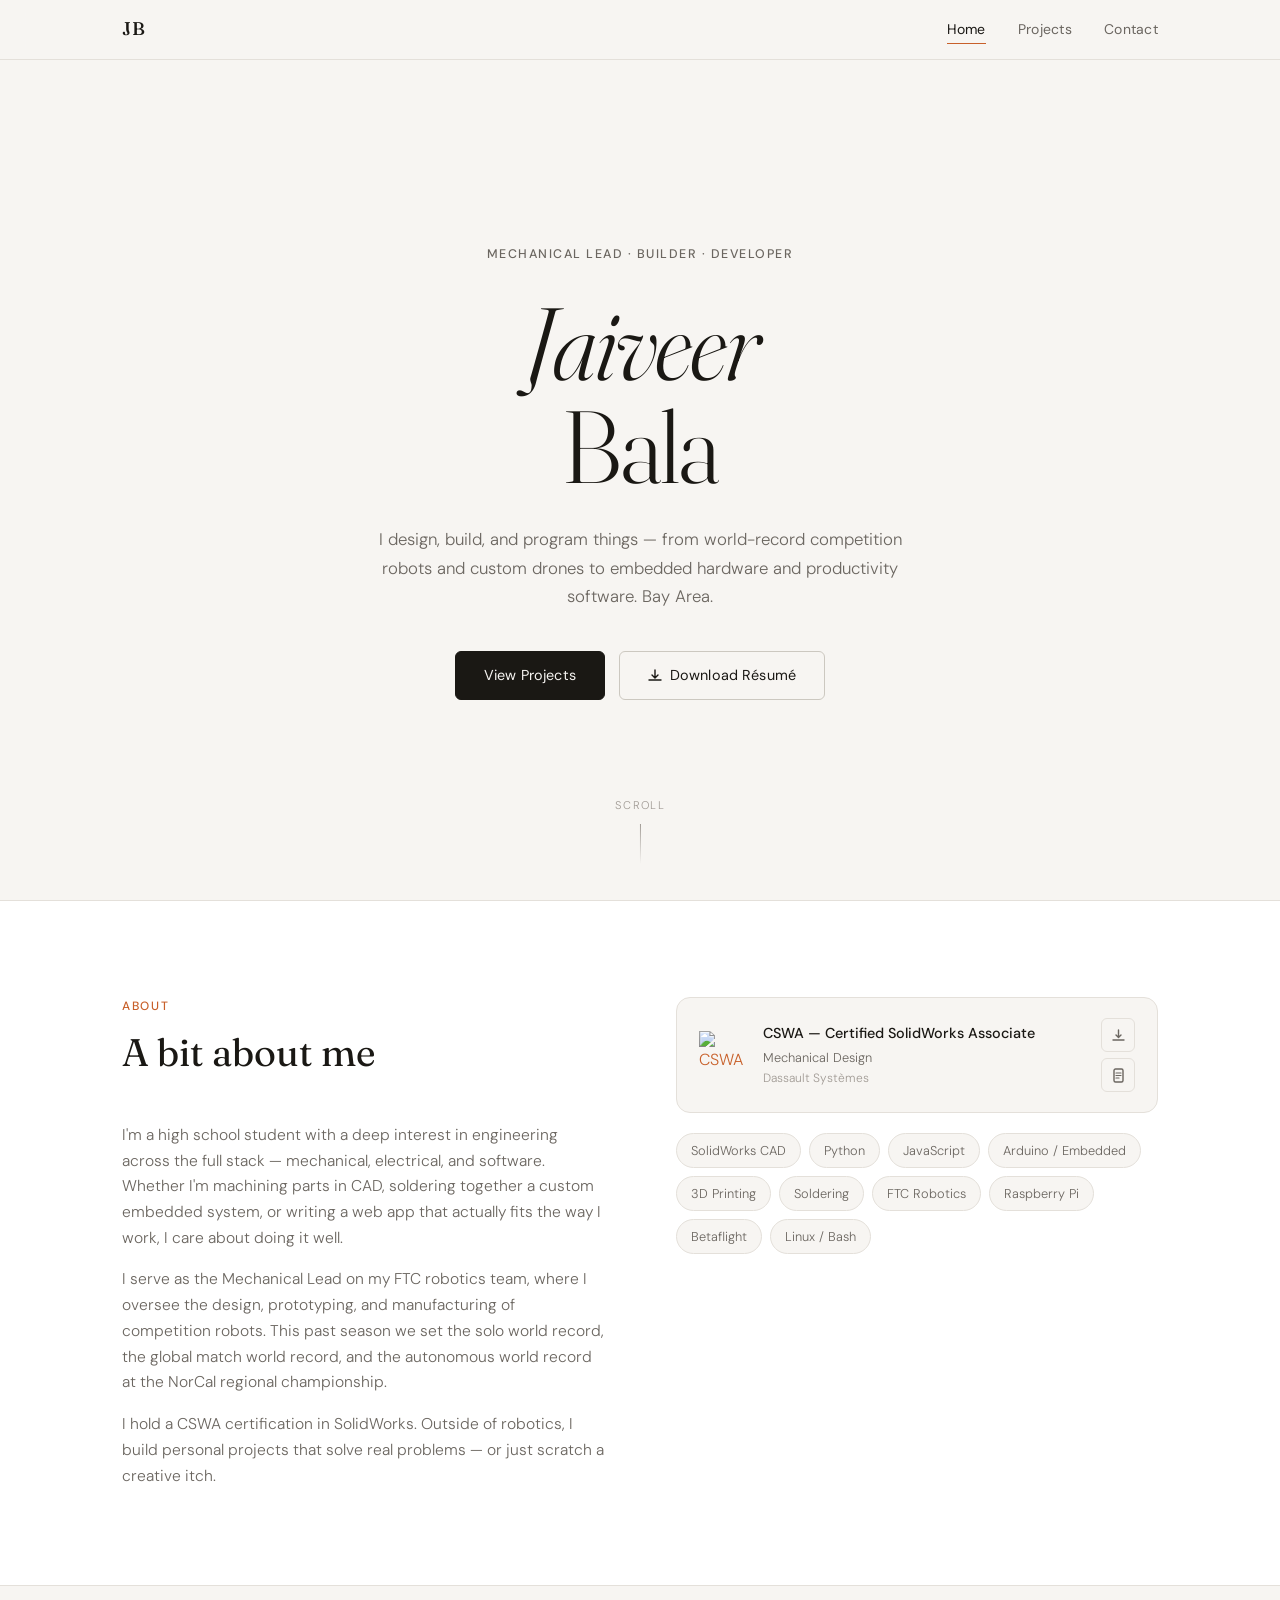
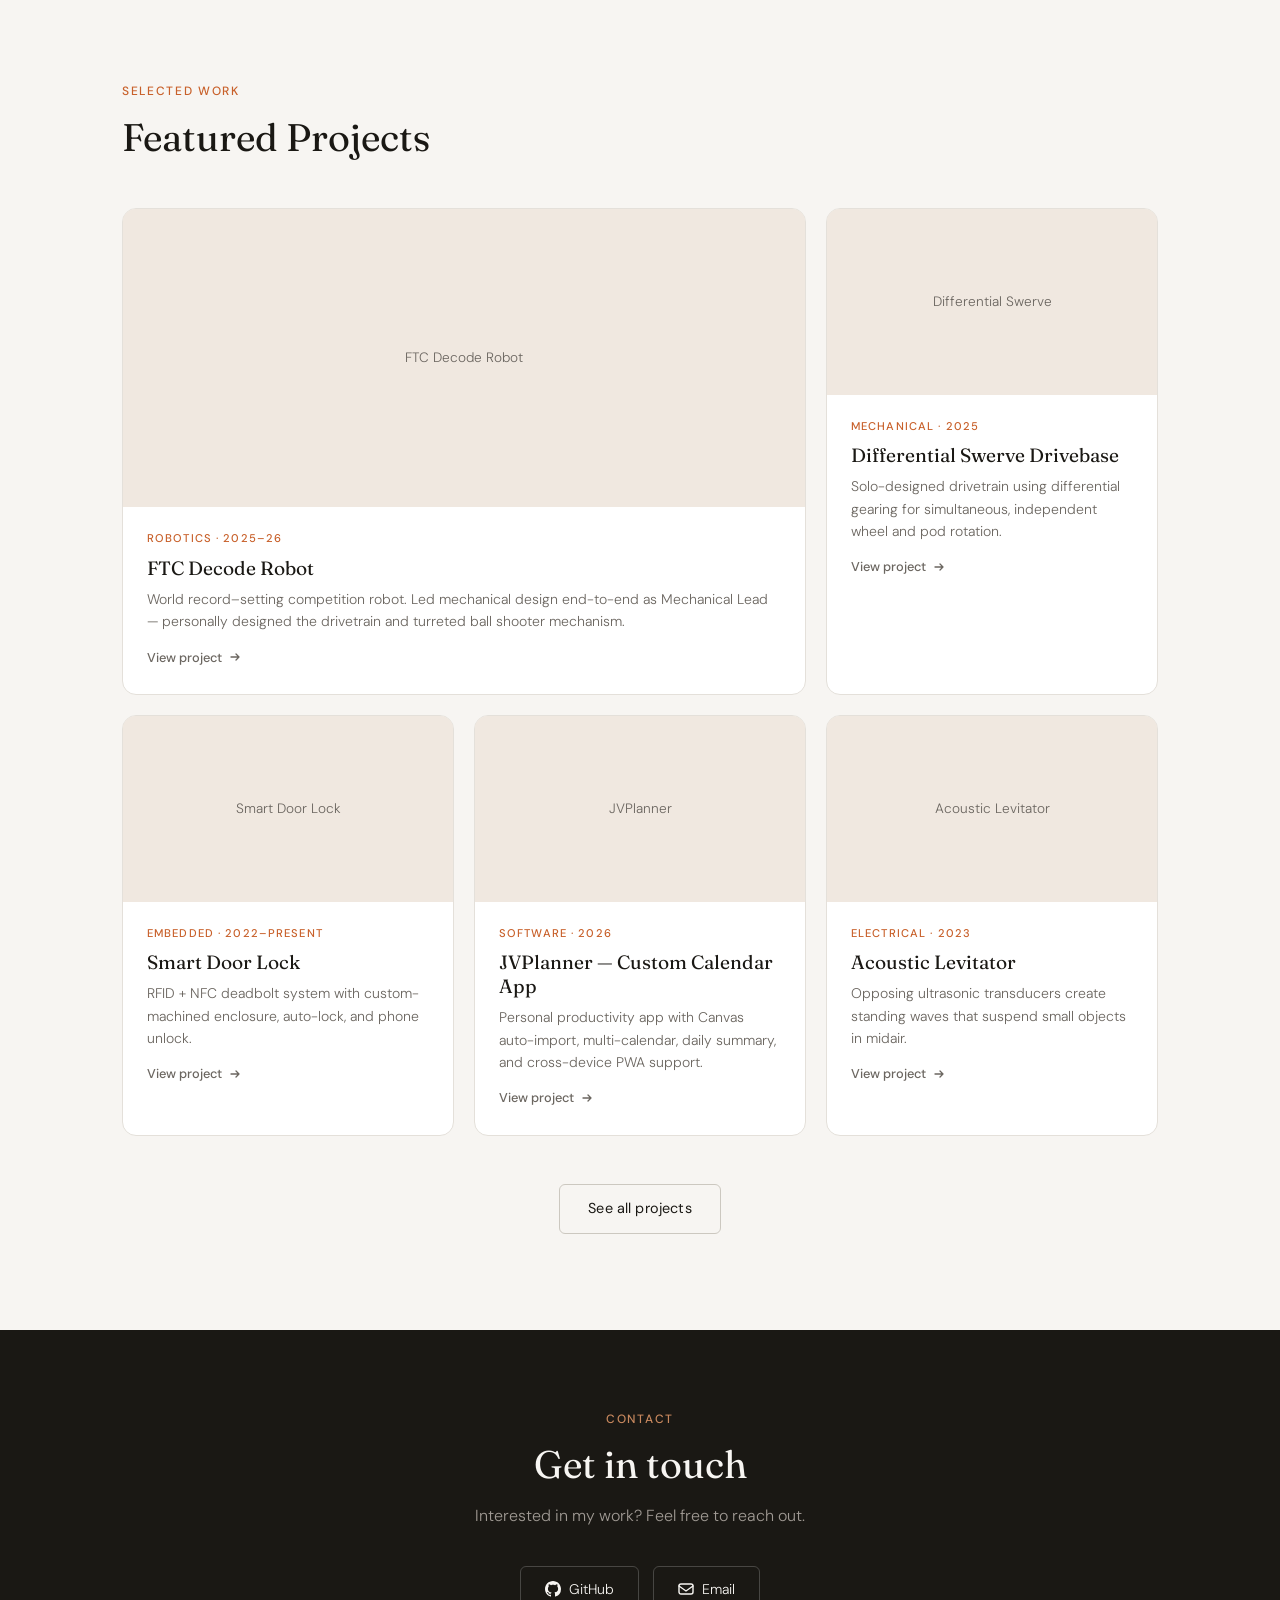
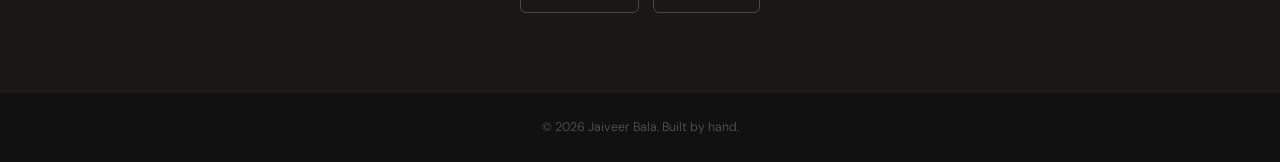
==== index.html @ e170af42 "Initial portfolio" ====
<!DOCTYPE html>
<html lang="en">
<head>
  <meta charset="UTF-8" />
  <meta name="viewport" content="width=device-width, initial-scale=1.0" />
  <title>Jaiveer Bala — Portfolio</title>
  <link rel="preconnect" href="https://fonts.googleapis.com" />
  <link rel="preconnect" href="https://fonts.gstatic.com" crossorigin />
  <link href="https://fonts.googleapis.com/css2?family=Fraunces:ital,opsz,wght@0,9..144,300;0,9..144,400;0,9..144,500;1,9..144,300&family=DM+Sans:wght@300;400;500&display=swap" rel="stylesheet" />
  <link rel="stylesheet" href="css/style.css" />
</head>
<body>

  <!-- NAV -->
  <nav class="nav" id="nav">
    <div class="nav-inner">
      <a href="index.html" class="nav-logo">JB</a>
      <div class="nav-links">
        <a href="index.html" class="nav-link active">Home</a>
        <a href="projects.html" class="nav-link">Projects</a>
        <a href="#contact" class="nav-link">Contact</a>
      </div>
    </div>
  </nav>

  <!-- HERO -->
  <section class="hero">
    <div class="hero-inner">
      <div class="hero-tag">Mechanical Lead · Builder · Developer</div>
      <h1 class="hero-name">
        <span class="hero-first">Jaiveer</span>
        <span class="hero-last">Bala</span>
      </h1>
      <p class="hero-sub">
        I design, build, and program things — from world-record competition robots and custom drones
        to embedded hardware and productivity software. Bay Area.
      </p>
      <div class="hero-actions">
        <a href="projects.html" class="btn btn-primary">View Projects</a>
        <a href="assets/resume.pdf" class="btn btn-ghost" download>
          <svg width="14" height="14" viewBox="0 0 14 14" fill="none"><path d="M7 1v7M4 6l3 3 3-3M1 11h12" stroke="currentColor" stroke-width="1.4" stroke-linecap="round" stroke-linejoin="round"/></svg>
          Download Résumé
        </a>
      </div>
    </div>
    <div class="hero-scroll-hint">
      <span>scroll</span>
      <div class="scroll-line"></div>
    </div>
  </section>

  <!-- ABOUT -->
  <section class="section about" id="about">
    <div class="container">
      <div class="about-grid">
        <div class="about-left">
          <div class="section-label">About</div>
          <h2 class="section-heading">A bit about me</h2>
          <p>
            I'm a high school student with a deep interest in engineering across the full stack —
            mechanical, electrical, and software. Whether I'm machining parts in CAD, soldering together
            a custom embedded system, or writing a web app that actually fits the way I work, I care
            about doing it well.
          </p>
          <p>
            I serve as the Mechanical Lead on my FTC robotics team, where I oversee the design,
            prototyping, and manufacturing of competition robots. This past season we set the solo
            world record, the global match world record, and the autonomous world record at the NorCal
            regional championship.
          </p>
          <p>
            I hold a CSWA certification in SolidWorks. Outside of robotics, I build personal projects
            that solve real problems — or just scratch a creative itch.
          </p>
        </div>
        <div class="about-right">
          <div class="cert-card">
            <div class="cert-icon">
              <img src="assets/cswa-badge.png" alt="CSWA Badge" style="width:48px;height:48px;object-fit:contain;" />
            </div>
            <div class="cert-info">
              <div class="cert-name">CSWA — Certified SolidWorks Associate</div>
              <div class="cert-issuer">Mechanical Design</div>
              <div class="cert-year">Dassault Systèmes</div>
            </div>
            <div style="display:flex;flex-direction:column;gap:6px;margin-left:auto;flex-shrink:0;">
              <a href="assets/cswa-cert.pdf" class="cert-download" download title="Download Certificate PDF">
                <svg width="15" height="15" viewBox="0 0 15 15" fill="none">
                  <path d="M7.5 2v7M5 7l2.5 2.5L10 7M2 12h11" stroke="currentColor" stroke-width="1.4" stroke-linecap="round" stroke-linejoin="round"/>
                </svg>
              </a>
              <a href="assets/resume.pdf" class="cert-download" download title="Download Résumé">
                <svg width="15" height="15" viewBox="0 0 15 15" fill="none">
                  <rect x="3" y="1" width="9" height="13" rx="1.5" stroke="currentColor" stroke-width="1.4"/>
                  <path d="M5 5h5M5 7.5h5M5 10h3" stroke="currentColor" stroke-width="1.2" stroke-linecap="round"/>
                </svg>
              </a>
            </div>
          </div>
          <div class="skills-grid">
            <div class="skill-pill">SolidWorks CAD</div>
            <div class="skill-pill">Python</div>
            <div class="skill-pill">JavaScript</div>
            <div class="skill-pill">Arduino / Embedded</div>
            <div class="skill-pill">3D Printing</div>
            <div class="skill-pill">Soldering</div>
            <div class="skill-pill">FTC Robotics</div>
            <div class="skill-pill">Raspberry Pi</div>
            <div class="skill-pill">Betaflight</div>
            <div class="skill-pill">Linux / Bash</div>
          </div>
        </div>
      </div>
    </div>
  </section>

  <!-- FEATURED PROJECTS -->
  <section class="section featured" id="featured">
    <div class="container">
      <div class="section-label">Selected Work</div>
      <h2 class="section-heading">Featured Projects</h2>

      <div class="featured-grid">

        <a href="projects.html#decode-robot" class="feat-card feat-card--wide">
          <div class="feat-card-img">
            <img src="https://drive.google.com/thumbnail?id=19JJae178axCHyY_Gw1fYwT80FhdZ96IB&sz=w1200" alt="FTC Decode Robot" onerror="this.parentElement.classList.add('img-missing')"/>
            <div class="feat-img-placeholder"><span>FTC Decode Robot</span></div>
          </div>
          <div class="feat-card-body">
            <div class="feat-tag">Robotics · 2025–26</div>
            <div class="feat-title">FTC Decode Robot</div>
            <div class="feat-desc">World record–setting competition robot. Led mechanical design end-to-end as Mechanical Lead — personally designed the drivetrain and turreted ball shooter mechanism.</div>
            <div class="feat-arrow">View project <svg width="14" height="14" viewBox="0 0 14 14" fill="none"><path d="M3 7h8M8 4l3 3-3 3" stroke="currentColor" stroke-width="1.3" stroke-linecap="round" stroke-linejoin="round"/></svg></div>
          </div>
        </a>

        <a href="projects.html#swerve-db" class="feat-card">
          <div class="feat-card-img">
            <img src="https://drive.google.com/thumbnail?id=1WHtm_fNP6pyyyeiWpvD4lPmt6DQnk0Id&sz=w800" alt="Differential Swerve Drivebase" onerror="this.parentElement.classList.add('img-missing')"/>
            <div class="feat-img-placeholder"><span>Differential Swerve</span></div>
          </div>
          <div class="feat-card-body">
            <div class="feat-tag">Mechanical · 2025</div>
            <div class="feat-title">Differential Swerve Drivebase</div>
            <div class="feat-desc">Solo-designed drivetrain using differential gearing for simultaneous, independent wheel and pod rotation.</div>
            <div class="feat-arrow">View project <svg width="14" height="14" viewBox="0 0 14 14" fill="none"><path d="M3 7h8M8 4l3 3-3 3" stroke="currentColor" stroke-width="1.3" stroke-linecap="round" stroke-linejoin="round"/></svg></div>
          </div>
        </a>

        <a href="projects.html#door-lock" class="feat-card">
          <div class="feat-card-img">
            <img src="https://drive.google.com/thumbnail?id=1Dl6GD9PxnoNj1CXvueQ_nMT-93oQ_ACa&sz=w800" alt="Smart Door Lock" onerror="this.parentElement.classList.add('img-missing')"/>
            <div class="feat-img-placeholder"><span>Smart Door Lock</span></div>
          </div>
          <div class="feat-card-body">
            <div class="feat-tag">Embedded · 2022–Present</div>
            <div class="feat-title">Smart Door Lock</div>
            <div class="feat-desc">RFID + NFC deadbolt system with custom-machined enclosure, auto-lock, and phone unlock.</div>
            <div class="feat-arrow">View project <svg width="14" height="14" viewBox="0 0 14 14" fill="none"><path d="M3 7h8M8 4l3 3-3 3" stroke="currentColor" stroke-width="1.3" stroke-linecap="round" stroke-linejoin="round"/></svg></div>
          </div>
        </a>

        <a href="projects.html#jvplanner" class="feat-card">
          <div class="feat-card-img">
            <img src="https://drive.google.com/thumbnail?id=16Fn7U-yWy09H_x3px5wllQrIXVaK59nP&sz=w800" alt="JVPlanner" onerror="this.parentElement.classList.add('img-missing')"/>
            <div class="feat-img-placeholder"><span>JVPlanner</span></div>
          </div>
          <div class="feat-card-body">
            <div class="feat-tag">Software · 2026</div>
            <div class="feat-title">JVPlanner — Custom Calendar App</div>
            <div class="feat-desc">Personal productivity app with Canvas auto-import, multi-calendar, daily summary, and cross-device PWA support.</div>
            <div class="feat-arrow">View project <svg width="14" height="14" viewBox="0 0 14 14" fill="none"><path d="M3 7h8M8 4l3 3-3 3" stroke="currentColor" stroke-width="1.3" stroke-linecap="round" stroke-linejoin="round"/></svg></div>
          </div>
        </a>

        <a href="projects.html#levitator" class="feat-card">
          <div class="feat-card-img">
            <img src="https://drive.google.com/thumbnail?id=1KSUTiZS916jiQrt7oe8TT7xcsMbn9wBD&sz=w800" alt="Acoustic Levitator" onerror="this.parentElement.classList.add('img-missing')"/>
            <div class="feat-img-placeholder"><span>Acoustic Levitator</span></div>
          </div>
          <div class="feat-card-body">
            <div class="feat-tag">Electrical · 2023</div>
            <div class="feat-title">Acoustic Levitator</div>
            <div class="feat-desc">Opposing ultrasonic transducers create standing waves that suspend small objects in midair.</div>
            <div class="feat-arrow">View project <svg width="14" height="14" viewBox="0 0 14 14" fill="none"><path d="M3 7h8M8 4l3 3-3 3" stroke="currentColor" stroke-width="1.3" stroke-linecap="round" stroke-linejoin="round"/></svg></div>
          </div>
        </a>

      </div>

      <div class="featured-cta">
        <a href="projects.html" class="btn btn-ghost">See all projects</a>
      </div>
    </div>
  </section>

  <!-- CONTACT -->
  <section class="contact-section" id="contact">
    <div class="container">
      <div class="section-label">Contact</div>
      <h2 class="section-heading">Get in touch</h2>
      <p>Interested in my work? Feel free to reach out.</p>
      <div class="contact-links">
        <a href="https://github.com/jaiveerbala" class="contact-link" target="_blank" rel="noopener">
          <svg width="16" height="16" viewBox="0 0 16 16" fill="currentColor"><path d="M8 0C3.58 0 0 3.58 0 8c0 3.54 2.29 6.53 5.47 7.59.4.07.55-.17.55-.38 0-.19-.01-.82-.01-1.49-2.01.37-2.53-.49-2.69-.94-.09-.23-.48-.94-.82-1.13-.28-.15-.68-.52-.01-.53.63-.01 1.08.58 1.23.82.72 1.21 1.87.87 2.33.66.07-.52.28-.87.51-1.07-1.78-.2-3.64-.89-3.64-3.95 0-.87.31-1.59.82-2.15-.08-.2-.36-1.02.08-2.12 0 0 .67-.21 2.2.82.64-.18 1.32-.27 2-.27.68 0 1.36.09 2 .27 1.53-1.04 2.2-.82 2.2-.82.44 1.1.16 1.92.08 2.12.51.56.82 1.27.82 2.15 0 3.07-1.87 3.75-3.65 3.95.29.25.54.73.54 1.48 0 1.07-.01 1.93-.01 2.2 0 .21.15.46.55.38A8.013 8.013 0 0016 8c0-4.42-3.58-8-8-8z"/></svg>
          GitHub
        </a>
        <a href="mailto:jaiveerbala@gmail.com" class="contact-link">
          <svg width="16" height="16" viewBox="0 0 16 16" fill="none"><rect x="1" y="3" width="14" height="10" rx="2" stroke="currentColor" stroke-width="1.4"/><path d="M1 5l7 5 7-5" stroke="currentColor" stroke-width="1.4" stroke-linecap="round"/></svg>
          Email
        </a>
      </div>
    </div>
  </section>

  <footer>
    <p>© 2026 Jaiveer Bala. Built by hand.</p>
  </footer>

  <script>
    const nav = document.getElementById('nav');
    window.addEventListener('scroll', () => {
      nav.classList.toggle('scrolled', window.scrollY > 20);
    });
  </script>
</body>
</html>
---- css/style.css ----
/* ── Reset & Base ──────────────────────────────────────────────────── */
*, *::before, *::after { box-sizing: border-box; margin: 0; padding: 0; }

:root {
  --bg:        #f7f5f2;
  --bg-card:   #ffffff;
  --ink:       #1a1814;
  --ink-muted: #6b6660;
  --ink-light: #a09a94;
  --accent:    #c8602a;
  --accent-lt: #f0e8e0;
  --border:    #e4e0da;
  --border-dk: #ccc8c0;

  --font-display: 'Fraunces', Georgia, serif;
  --font-body:    'DM Sans', system-ui, sans-serif;

  --radius:   8px;
  --radius-lg: 14px;
  --shadow:   0 2px 12px rgba(0,0,0,.07);
  --shadow-lg: 0 8px 32px rgba(0,0,0,.10);

  --nav-h: 60px;
}

html { scroll-behavior: smooth; font-size: 16px; }

body {
  background: var(--bg);
  color: var(--ink);
  font-family: var(--font-body);
  font-weight: 300;
  line-height: 1.65;
  -webkit-font-smoothing: antialiased;
}

img { display: block; max-width: 100%; height: auto; }
a { color: inherit; text-decoration: none; }

/* ── Nav ───────────────────────────────────────────────────────────── */
.nav {
  position: fixed; top: 0; left: 0; right: 0; z-index: 100;
  height: var(--nav-h);
  background: rgba(247,245,242,.92);
  backdrop-filter: blur(12px);
  border-bottom: 1px solid var(--border);
  transition: box-shadow .2s;
}
.nav.scrolled { box-shadow: var(--shadow); }
.nav-inner {
  max-width: 1100px; margin: 0 auto;
  height: 100%;
  display: flex; align-items: center; justify-content: space-between;
  padding: 0 32px;
}
.nav-logo {
  font-family: var(--font-display);
  font-size: 1.15rem;
  font-weight: 500;
  letter-spacing: .04em;
  color: var(--ink);
}
.nav-links { display: flex; gap: 32px; }
.nav-link {
  font-size: .875rem;
  font-weight: 400;
  color: var(--ink-muted);
  letter-spacing: .02em;
  transition: color .18s;
  position: relative;
}
.nav-link::after {
  content: '';
  position: absolute; bottom: -3px; left: 0; right: 0;
  height: 1px; background: var(--accent);
  transform: scaleX(0); transform-origin: left;
  transition: transform .22s ease;
}
.nav-link:hover, .nav-link.active { color: var(--ink); }
.nav-link:hover::after, .nav-link.active::after { transform: scaleX(1); }

/* ── Shared layout ─────────────────────────────────────────────────── */
.container { max-width: 1100px; margin: 0 auto; padding: 0 32px; }
.section { padding: 96px 0; }
.section-label {
  font-size: .75rem; font-weight: 500; letter-spacing: .14em;
  text-transform: uppercase; color: var(--accent);
  margin-bottom: 12px;
}
.section-heading {
  font-family: var(--font-display);
  font-size: clamp(1.8rem, 3vw, 2.5rem);
  font-weight: 400;
  line-height: 1.2;
  margin-bottom: 48px;
}

/* ── Hero ──────────────────────────────────────────────────────────── */
.hero {
  min-height: 100vh;
  display: flex; align-items: center; justify-content: center;
  padding: calc(var(--nav-h) + 60px) 32px 80px;
  position: relative;
}
.hero-inner {
  max-width: 780px;
  text-align: center;
}
.hero-tag {
  display: inline-block;
  font-size: .78rem; font-weight: 500; letter-spacing: .12em;
  text-transform: uppercase; color: var(--ink-muted);
  margin-bottom: 28px;
}
.hero-name {
  font-family: var(--font-display);
  font-size: clamp(3.5rem, 8vw, 6.5rem);
  font-weight: 300;
  line-height: 1.0;
  letter-spacing: -.02em;
  margin-bottom: 28px;
}
.hero-first { display: block; font-style: italic; }
.hero-last  { display: block; color: var(--ink); }
.hero-sub {
  font-size: 1.05rem; color: var(--ink-muted);
  max-width: 540px; margin: 0 auto 40px;
  line-height: 1.7;
}
.hero-actions { display: flex; gap: 14px; justify-content: center; flex-wrap: wrap; }

/* ── Buttons ───────────────────────────────────────────────────────── */
.btn {
  display: inline-flex; align-items: center; gap: 8px;
  padding: 12px 28px;
  border-radius: 6px;
  font-family: var(--font-body);
  font-size: .9rem; font-weight: 400;
  letter-spacing: .01em;
  transition: all .18s ease;
  cursor: pointer;
}
.btn-primary {
  background: var(--ink); color: var(--bg);
  border: 1px solid var(--ink);
}
.btn-primary:hover { background: #333; border-color: #333; }
.btn-ghost {
  background: transparent; color: var(--ink);
  border: 1px solid var(--border-dk);
}
.btn-ghost:hover { border-color: var(--ink); background: var(--accent-lt); }

/* Scroll hint */
.hero-scroll-hint {
  position: absolute; bottom: 36px; left: 50%;
  transform: translateX(-50%);
  display: flex; flex-direction: column; align-items: center; gap: 10px;
  font-size: .7rem; letter-spacing: .12em; text-transform: uppercase;
  color: var(--ink-light);
}
.scroll-line {
  width: 1px; height: 40px;
  background: linear-gradient(to bottom, var(--ink-light), transparent);
  animation: scrollDown 1.8s ease infinite;
}
@keyframes scrollDown {
  0%   { transform: scaleY(0); transform-origin: top; }
  50%  { transform: scaleY(1); transform-origin: top; }
  51%  { transform: scaleY(1); transform-origin: bottom; }
  100% { transform: scaleY(0); transform-origin: bottom; }
}

/* ── About ─────────────────────────────────────────────────────────── */
.about { background: var(--bg-card); border-top: 1px solid var(--border); border-bottom: 1px solid var(--border); }
.about-grid {
  display: grid; grid-template-columns: 1fr 1fr; gap: 72px;
  align-items: start;
}
.about-left p { color: var(--ink-muted); margin-bottom: 16px; font-size: .975rem; }
.about-left p:last-child { margin-bottom: 0; }

.cert-card {
  display: flex; align-items: center; gap: 16px;
  padding: 20px 22px;
  background: var(--bg); border: 1px solid var(--border);
  border-radius: var(--radius-lg);
  margin-bottom: 20px;
}
.cert-icon { color: var(--accent); flex-shrink: 0; }
.cert-name { font-weight: 500; font-size: .9rem; margin-bottom: 2px; }
.cert-issuer { font-size: .8rem; color: var(--ink-muted); }
.cert-year { font-size: .75rem; color: var(--ink-light); }
.cert-download {
  flex-shrink: 0;
  width: 34px; height: 34px;
  display: flex; align-items: center; justify-content: center;
  border: 1px solid var(--border); border-radius: 6px;
  color: var(--ink-muted);
  transition: all .18s;
  position: relative;
}
.cert-download:hover { border-color: var(--accent); color: var(--accent); background: var(--accent-lt); }
.cert-download[title]:hover::after {
  content: attr(title);
  position: absolute; right: calc(100% + 8px); top: 50%;
  transform: translateY(-50%);
  background: var(--ink); color: var(--bg);
  font-size: .7rem; white-space: nowrap;
  padding: 4px 8px; border-radius: 4px;
  pointer-events: none;
}

.skills-grid {
  display: flex; flex-wrap: wrap; gap: 8px;
}
.skill-pill {
  padding: 6px 14px;
  background: var(--bg); border: 1px solid var(--border);
  border-radius: 100px;
  font-size: .8rem; color: var(--ink-muted);
}

/* ── Featured Projects (home page) ────────────────────────────────── */
.featured { background: var(--bg); }
.featured-grid {
  display: grid;
  grid-template-columns: repeat(3, 1fr);
  grid-template-rows: auto auto;
  gap: 20px;
}
.feat-card {
  display: block;
  background: var(--bg-card);
  border: 1px solid var(--border);
  border-radius: var(--radius-lg);
  overflow: hidden;
  transition: transform .22s ease, box-shadow .22s ease;
}
.feat-card:hover { transform: translateY(-4px); box-shadow: var(--shadow-lg); }
.feat-card--wide { grid-column: span 2; }

.feat-card-img {
  width: 100%; aspect-ratio: 16/9;
  background: var(--accent-lt);
  overflow: hidden; position: relative;
}
.feat-card--wide .feat-card-img { aspect-ratio: 16/7; }
.feat-card-img img {
  width: 100%; height: 100%; object-fit: cover;
  transition: transform .4s ease;
}
.feat-card:hover .feat-card-img img { transform: scale(1.04); }
.feat-img-placeholder {
  display: none; position: absolute; inset: 0;
  align-items: center; justify-content: center;
  background: var(--accent-lt);
  font-size: .85rem; color: var(--ink-muted);
}
.feat-card-img.img-missing .feat-img-placeholder { display: flex; }
.feat-card-img.img-missing img { display: none; }

.feat-card-body { padding: 22px 24px 24px; }
.feat-tag {
  font-size: .7rem; font-weight: 500; letter-spacing: .1em;
  text-transform: uppercase; color: var(--accent);
  margin-bottom: 8px;
}
.feat-title {
  font-family: var(--font-display);
  font-size: 1.2rem; font-weight: 400;
  margin-bottom: 8px; line-height: 1.25;
}
.feat-desc { font-size: .875rem; color: var(--ink-muted); line-height: 1.6; }
.feat-arrow {
  display: inline-flex; align-items: center; gap: 6px;
  margin-top: 14px;
  font-size: .8rem; font-weight: 500;
  color: var(--ink-muted);
  transition: color .18s;
}
.feat-card:hover .feat-arrow { color: var(--accent); }

.featured-cta { margin-top: 48px; text-align: center; }

/* ── Projects page ─────────────────────────────────────────────────── */
.projects-hero {
  padding: calc(var(--nav-h) + 72px) 32px 64px;
  text-align: center;
  border-bottom: 1px solid var(--border);
  background: var(--bg-card);
}
.projects-hero h1 {
  font-family: var(--font-display);
  font-size: clamp(2.5rem, 5vw, 4rem);
  font-weight: 300; line-height: 1.1;
  margin-bottom: 16px;
}
.projects-hero p { font-size: 1rem; color: var(--ink-muted); max-width: 500px; margin: 0 auto; }

/* Filter tabs */
.filter-bar {
  display: flex; gap: 8px; justify-content: center;
  padding: 32px 32px 0;
  flex-wrap: wrap;
}
.filter-btn {
  padding: 8px 20px;
  border: 1px solid var(--border);
  border-radius: 100px;
  font-family: var(--font-body);
  font-size: .82rem; font-weight: 400;
  background: var(--bg-card); color: var(--ink-muted);
  cursor: pointer; transition: all .18s;
}
.filter-btn:hover { border-color: var(--ink-muted); color: var(--ink); }
.filter-btn.active { background: var(--ink); color: var(--bg); border-color: var(--ink); }

/* Project grid */
.projects-grid-wrap { padding: 40px 32px 80px; max-width: 1100px; margin: 0 auto; }
.projects-grid {
  display: grid;
  grid-template-columns: repeat(auto-fill, minmax(320px, 1fr));
  gap: 24px;
}

/* Project card */
.proj-card {
  background: var(--bg-card);
  border: 1px solid var(--border);
  border-radius: var(--radius-lg);
  overflow: hidden;
  transition: transform .22s, box-shadow .22s;
  cursor: pointer;
}
.proj-card:hover { transform: translateY(-4px); box-shadow: var(--shadow-lg); }
.proj-card.hidden { display: none; }

.proj-card-media {
  width: 100%; aspect-ratio: 16/9;
  background: var(--accent-lt);
  overflow: hidden; position: relative;
}
.proj-card-media img {
  width: 100%; height: 100%; object-fit: cover;
  transition: transform .4s;
}
.proj-card:hover .proj-card-media img { transform: scale(1.04); }
.proj-media-placeholder {
  display: none; position: absolute; inset: 0;
  align-items: center; justify-content: center;
  background: var(--accent-lt); color: var(--ink-muted);
  font-size: .8rem;
}
.proj-card-media.img-missing .proj-media-placeholder { display: flex; }
.proj-card-media.img-missing img { display: none; }

.proj-card-body { padding: 22px; }
.proj-meta { display: flex; align-items: center; gap: 10px; margin-bottom: 10px; }
.proj-type {
  font-size: .68rem; font-weight: 500; letter-spacing: .1em;
  text-transform: uppercase; color: var(--accent);
}
.proj-year { font-size: .75rem; color: var(--ink-light); }
.proj-card-title {
  font-family: var(--font-display);
  font-size: 1.15rem; font-weight: 400;
  line-height: 1.25; margin-bottom: 10px;
}
.proj-card-desc { font-size: .855rem; color: var(--ink-muted); line-height: 1.6; }
.proj-card-footer {
  display: flex; align-items: center; gap: 12px;
  padding: 14px 22px;
  border-top: 1px solid var(--border);
}
.proj-gh-link {
  display: inline-flex; align-items: center; gap: 6px;
  font-size: .78rem; color: var(--ink-muted);
  transition: color .18s;
}
.proj-gh-link:hover { color: var(--ink); }
.proj-gh-link svg { flex-shrink: 0; }
.proj-view-btn {
  margin-left: auto;
  font-size: .78rem; color: var(--ink-muted);
  display: flex; align-items: center; gap: 4px;
  transition: color .18s;
}
.proj-card:hover .proj-view-btn { color: var(--accent); }

/* ── Modal ─────────────────────────────────────────────────────────── */
.modal-overlay {
  display: none; position: fixed; inset: 0; z-index: 200;
  background: rgba(26,24,20,.55);
  backdrop-filter: blur(6px);
  align-items: center; justify-content: center;
  padding: 24px;
}
.modal-overlay.open { display: flex; }
.modal {
  background: var(--bg-card);
  border-radius: var(--radius-lg);
  max-width: 860px; width: 100%;
  max-height: 90vh;
  overflow-y: auto;
  box-shadow: 0 24px 80px rgba(0,0,0,.18);
  animation: modalIn .22s ease;
}
@keyframes modalIn {
  from { opacity: 0; transform: translateY(16px) scale(.98); }
  to   { opacity: 1; transform: none; }
}
.modal-close {
  position: sticky; top: 0;
  display: flex; justify-content: flex-end;
  padding: 16px 20px 0;
  background: var(--bg-card);
  z-index: 1;
}
.modal-close-btn {
  width: 34px; height: 34px;
  display: flex; align-items: center; justify-content: center;
  border: 1px solid var(--border); border-radius: 6px;
  background: transparent; color: var(--ink-muted);
  cursor: pointer; transition: all .18s;
  font-size: 1.1rem; line-height: 1;
}
.modal-close-btn:hover { border-color: var(--ink); color: var(--ink); }

.modal-inner { padding: 0 36px 36px; }
.modal-tag {
  font-size: .7rem; font-weight: 500; letter-spacing: .12em;
  text-transform: uppercase; color: var(--accent); margin-bottom: 10px;
}
.modal-title {
  font-family: var(--font-display);
  font-size: clamp(1.6rem, 3vw, 2.2rem);
  font-weight: 400; line-height: 1.15;
  margin-bottom: 24px;
}
.modal-media {
  width: 100%; border-radius: var(--radius);
  overflow: hidden; margin-bottom: 28px;
  background: var(--accent-lt);
}
.modal-media img { width: 100%; height: auto; max-height: 420px; object-fit: cover; }
.modal-media video { width: 100%; max-height: 420px; display: block; }

.modal-media-grid {
  display: grid; grid-template-columns: repeat(auto-fill, minmax(200px, 1fr));
  gap: 10px; margin-bottom: 28px;
}
.modal-media-grid-item {
  border-radius: var(--radius); overflow: hidden;
  background: var(--accent-lt); aspect-ratio: 4/3;
}
.modal-media-grid-item img { width: 100%; height: 100%; object-fit: cover; }

.modal-desc {
  font-size: .95rem; color: var(--ink-muted);
  line-height: 1.7; margin-bottom: 24px;
}
.modal-bullets {
  list-style: none; margin-bottom: 28px;
}
.modal-bullets li {
  display: flex; gap: 12px;
  font-size: .9rem; color: var(--ink-muted);
  padding: 8px 0; border-bottom: 1px solid var(--border);
  line-height: 1.55;
}
.modal-bullets li:last-child { border-bottom: none; }
.modal-bullets li::before {
  content: '—'; color: var(--accent); flex-shrink: 0; margin-top: 1px;
}
.modal-links { display: flex; gap: 12px; flex-wrap: wrap; }

/* ── Contact / Footer ──────────────────────────────────────────────── */
.contact-section {
  background: var(--ink); color: var(--bg);
  padding: 80px 0;
  text-align: center;
}
.contact-section .section-label { color: #c8885e; }
.contact-section .section-heading { color: var(--bg); margin-bottom: 16px; }
.contact-section p { color: #a09a94; margin-bottom: 36px; }
.contact-links { display: flex; gap: 14px; justify-content: center; flex-wrap: wrap; }
.contact-link {
  display: inline-flex; align-items: center; gap: 8px;
  padding: 11px 24px;
  border: 1px solid rgba(255,255,255,.2);
  border-radius: 6px;
  font-size: .875rem; color: var(--bg);
  transition: all .18s;
}
.contact-link:hover { background: rgba(255,255,255,.08); border-color: rgba(255,255,255,.4); }

footer {
  background: #111;
  color: #555;
  text-align: center;
  padding: 24px 32px;
  font-size: .78rem;
}

/* ── Responsive ────────────────────────────────────────────────────── */
@media (max-width: 800px) {
  .about-grid { grid-template-columns: 1fr; gap: 40px; }
  .featured-grid { grid-template-columns: 1fr; }
  .feat-card--wide { grid-column: span 1; }
  .nav-inner { padding: 0 20px; }
  .container { padding: 0 20px; }
  .projects-grid-wrap { padding: 32px 20px 60px; }
  .modal-inner { padding: 0 20px 28px; }
}
@media (max-width: 520px) {
  .nav-links { gap: 18px; }
  .hero-actions { flex-direction: column; align-items: center; }
}
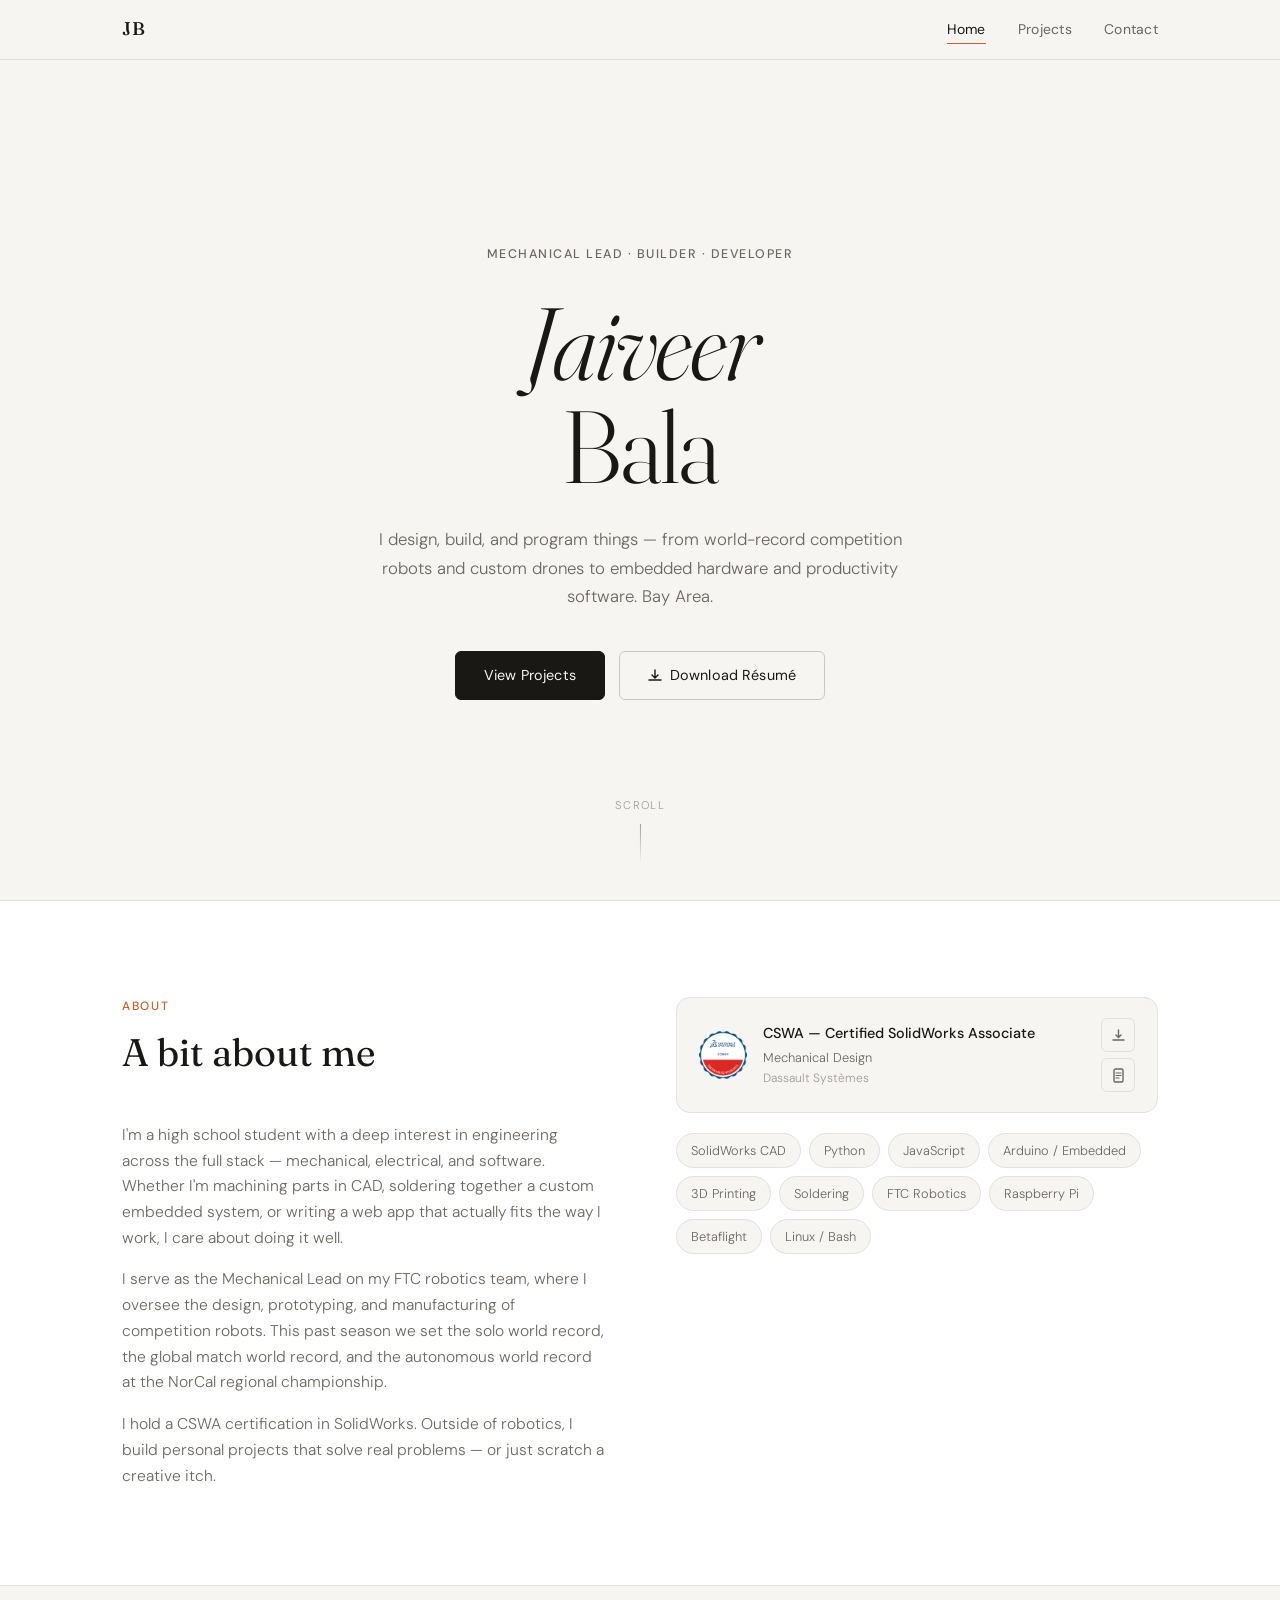
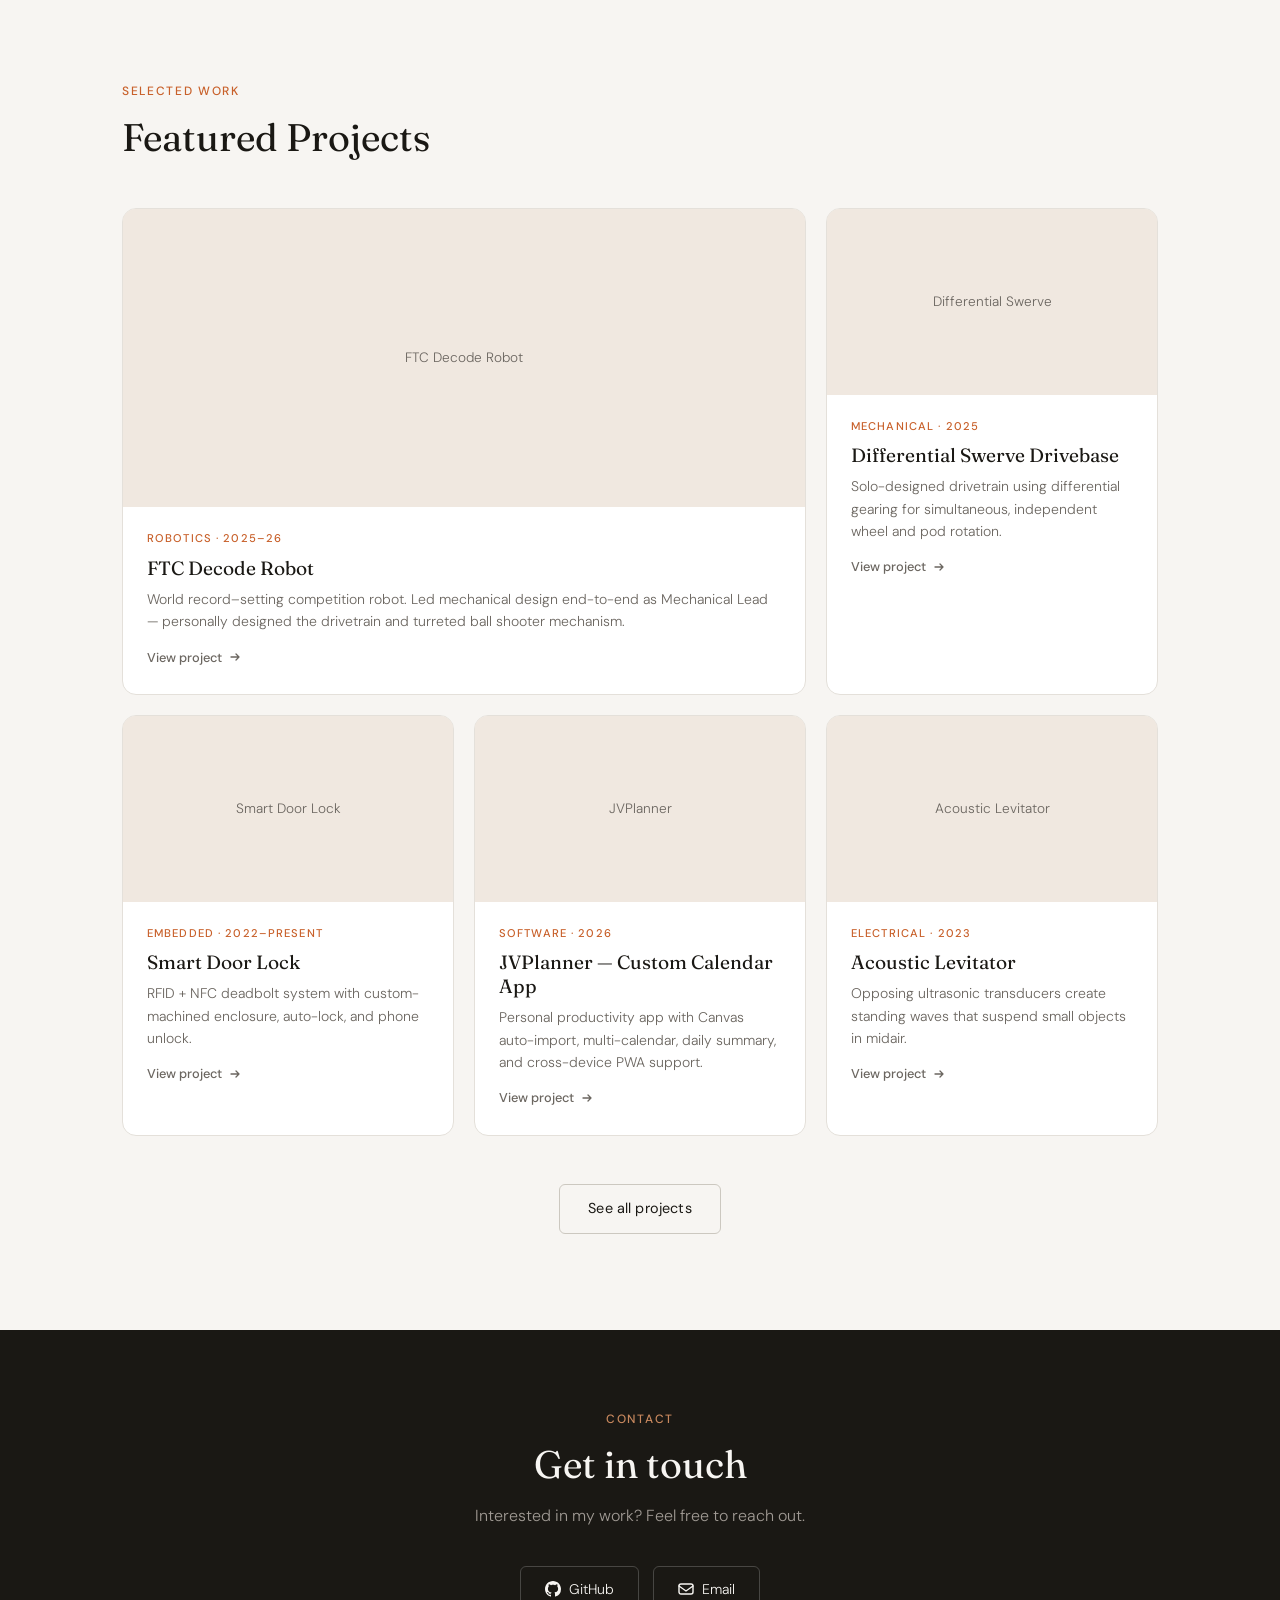
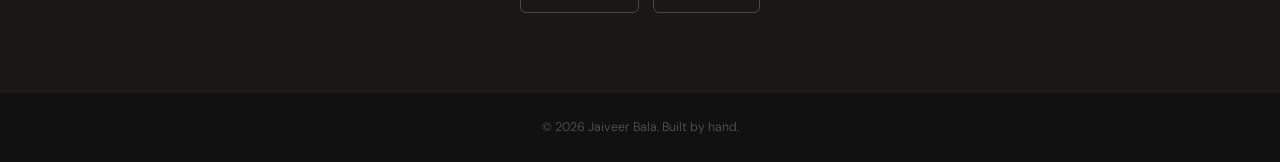
==== commit c789f622: "Add favicon" ====
--- a/index.html
+++ b/index.html
@@ -7,6 +7,8 @@
   <link rel="preconnect" href="https://fonts.googleapis.com" />
   <link rel="preconnect" href="https://fonts.gstatic.com" crossorigin />
   <link href="https://fonts.googleapis.com/css2?family=Fraunces:ital,opsz,wght@0,9..144,300;0,9..144,400;0,9..144,500;1,9..144,300&family=DM+Sans:wght@300;400;500&display=swap" rel="stylesheet" />
+  <link rel="icon" type="image/x-icon" href="assets/favicon.ico" />
+  <link rel="icon" type="image/png" sizes="32x32" href="assets/favicon.png" />
   <link rel="stylesheet" href="css/style.css" />
 </head>
 <body>
@@ -225,4 +227,4 @@
     });
   </script>
 </body>
-</html>
+</html>
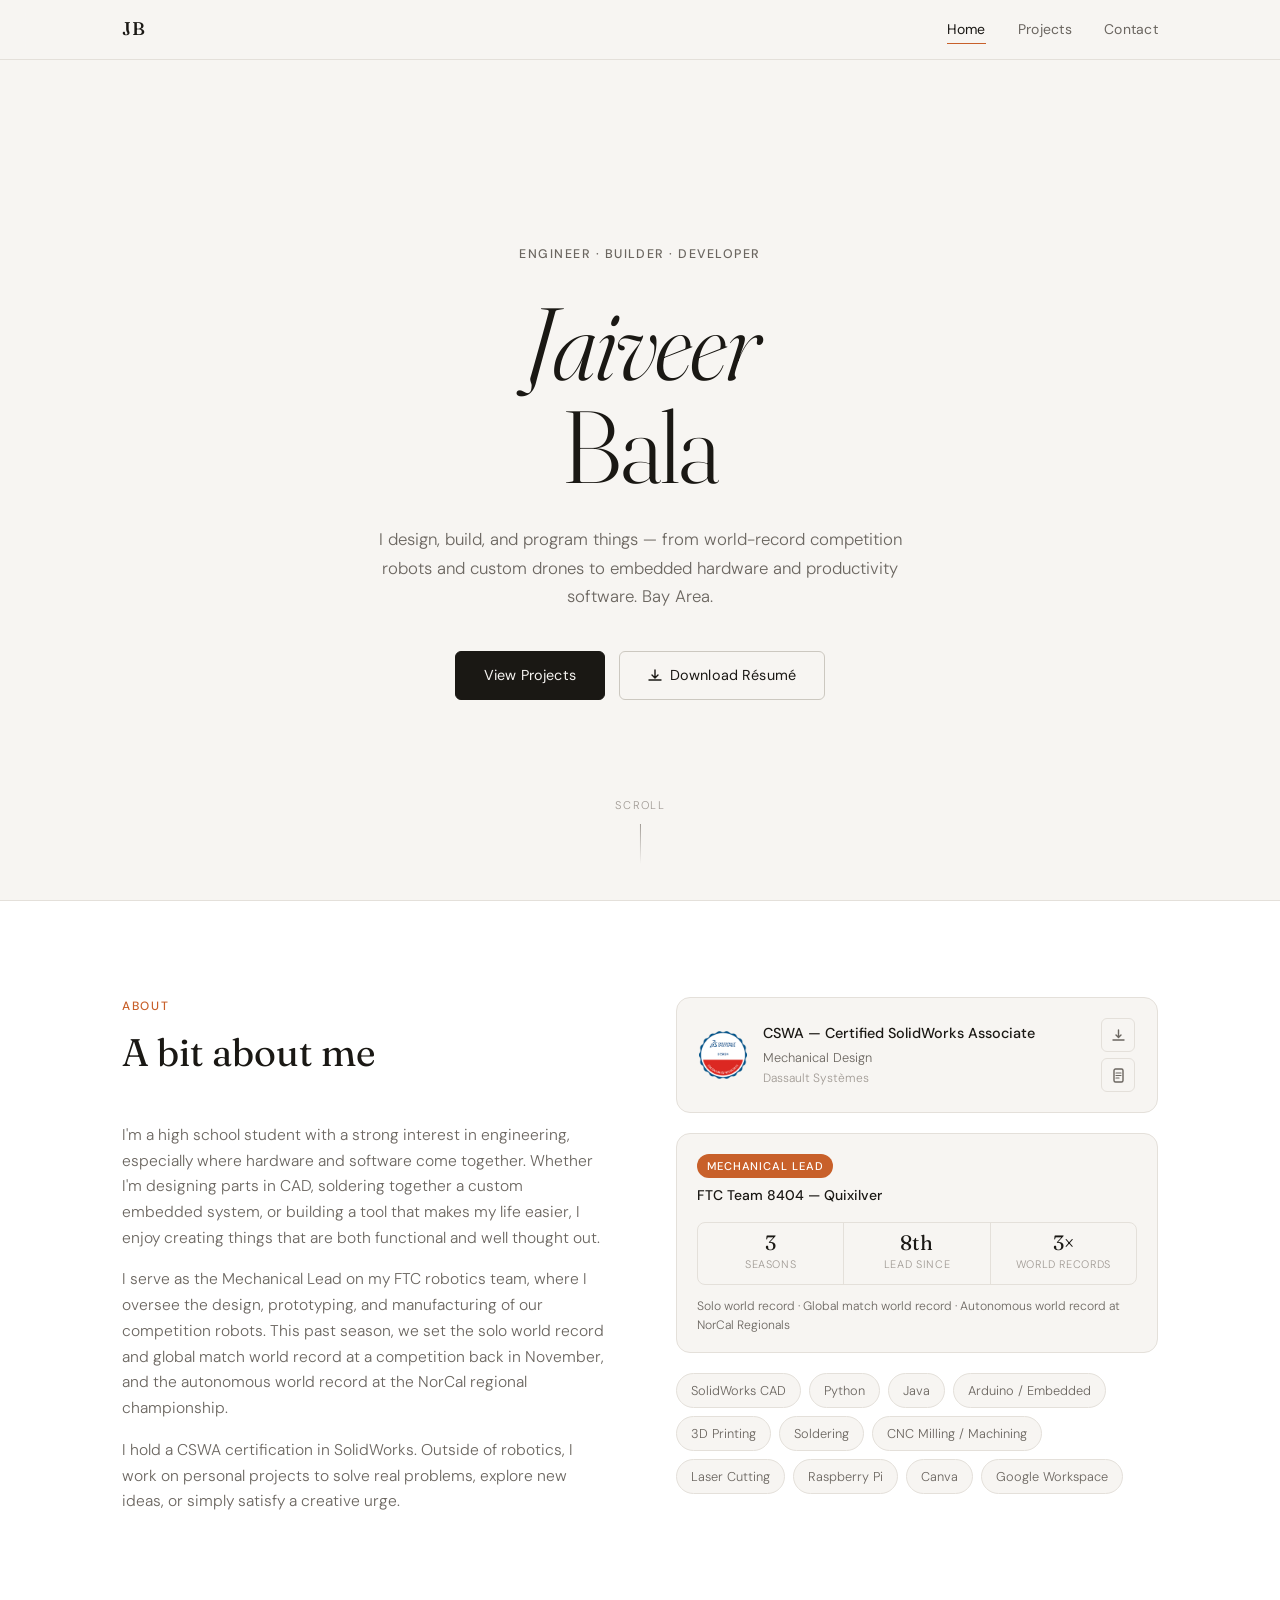
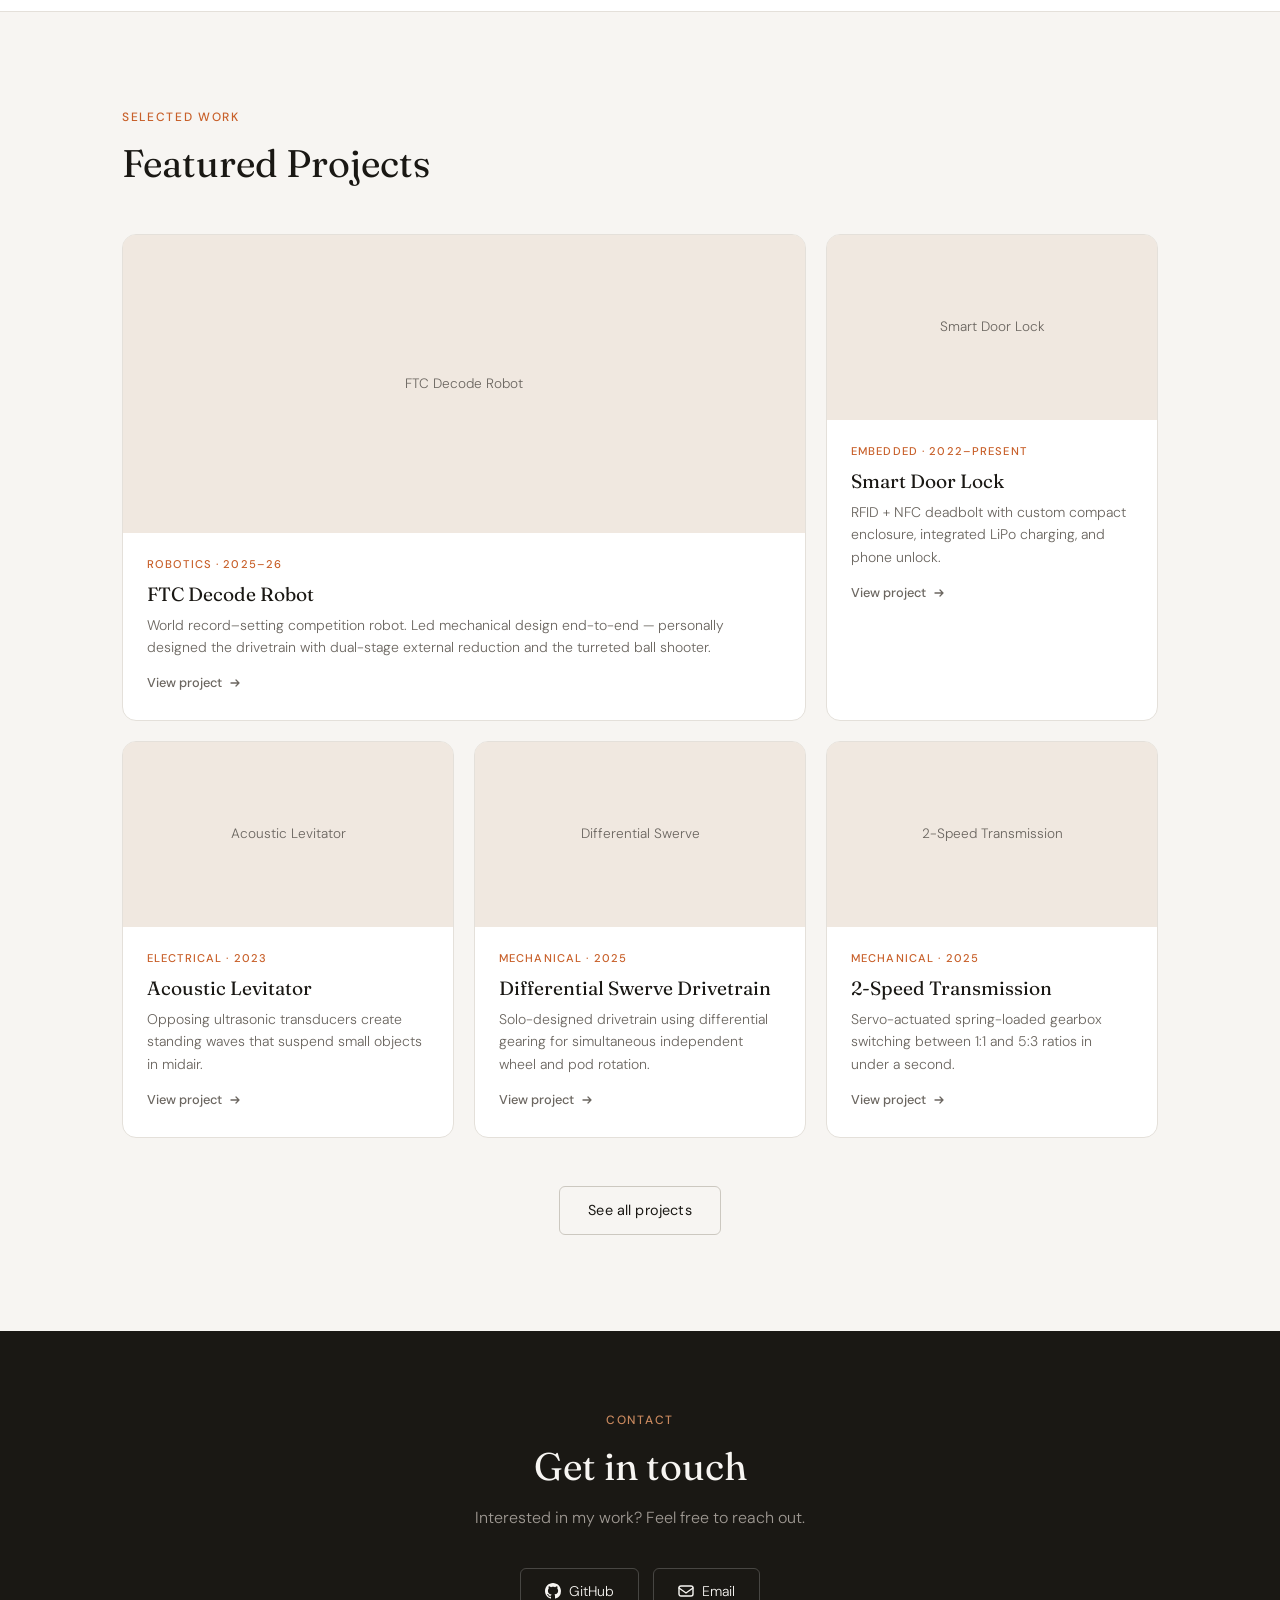
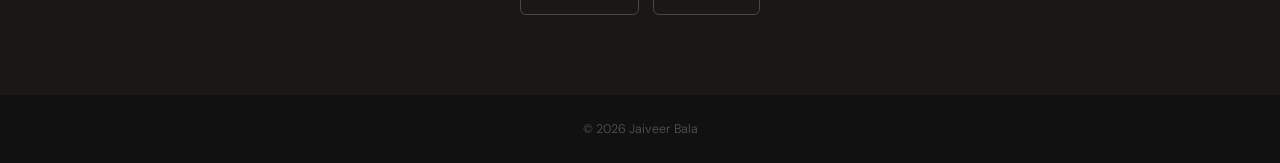
==== commit 21c73872: "Added feedback" ====
--- a/index.html
+++ b/index.html
@@ -13,7 +13,6 @@
 </head>
 <body>
 
-  <!-- NAV -->
   <nav class="nav" id="nav">
     <div class="nav-inner">
       <a href="index.html" class="nav-logo">JB</a>
@@ -25,10 +24,9 @@
     </div>
   </nav>
 
-  <!-- HERO -->
   <section class="hero">
     <div class="hero-inner">
-      <div class="hero-tag">Mechanical Lead · Builder · Developer</div>
+      <div class="hero-tag">Engineer · Builder · Developer</div>
       <h1 class="hero-name">
         <span class="hero-first">Jaiveer</span>
         <span class="hero-last">Bala</span>
@@ -51,31 +49,18 @@
     </div>
   </section>
 
-  <!-- ABOUT -->
   <section class="section about" id="about">
     <div class="container">
       <div class="about-grid">
         <div class="about-left">
           <div class="section-label">About</div>
           <h2 class="section-heading">A bit about me</h2>
-          <p>
-            I'm a high school student with a deep interest in engineering across the full stack —
-            mechanical, electrical, and software. Whether I'm machining parts in CAD, soldering together
-            a custom embedded system, or writing a web app that actually fits the way I work, I care
-            about doing it well.
-          </p>
-          <p>
-            I serve as the Mechanical Lead on my FTC robotics team, where I oversee the design,
-            prototyping, and manufacturing of competition robots. This past season we set the solo
-            world record, the global match world record, and the autonomous world record at the NorCal
-            regional championship.
-          </p>
-          <p>
-            I hold a CSWA certification in SolidWorks. Outside of robotics, I build personal projects
-            that solve real problems — or just scratch a creative itch.
-          </p>
+          <p>I'm a high school student with a strong interest in engineering, especially where hardware and software come together. Whether I'm designing parts in CAD, soldering together a custom embedded system, or building a tool that makes my life easier, I enjoy creating things that are both functional and well thought out.</p>
+          <p>I serve as the Mechanical Lead on my FTC robotics team, where I oversee the design, prototyping, and manufacturing of our competition robots. This past season, we set the solo world record and global match world record at a competition back in November, and the autonomous world record at the NorCal regional championship.</p>
+          <p>I hold a CSWA certification in SolidWorks. Outside of robotics, I work on personal projects to solve real problems, explore new ideas, or simply satisfy a creative urge.</p>
         </div>
         <div class="about-right">
+
           <div class="cert-card">
             <div class="cert-icon">
               <img src="assets/cswa-badge.png" alt="CSWA Badge" style="width:48px;height:48px;object-fit:contain;" />
@@ -87,98 +72,89 @@
             </div>
             <div style="display:flex;flex-direction:column;gap:6px;margin-left:auto;flex-shrink:0;">
               <a href="assets/cswa-cert.pdf" class="cert-download" download title="Download Certificate PDF">
-                <svg width="15" height="15" viewBox="0 0 15 15" fill="none">
-                  <path d="M7.5 2v7M5 7l2.5 2.5L10 7M2 12h11" stroke="currentColor" stroke-width="1.4" stroke-linecap="round" stroke-linejoin="round"/>
-                </svg>
+                <svg width="15" height="15" viewBox="0 0 15 15" fill="none"><path d="M7.5 2v7M5 7l2.5 2.5L10 7M2 12h11" stroke="currentColor" stroke-width="1.4" stroke-linecap="round" stroke-linejoin="round"/></svg>
               </a>
               <a href="assets/resume.pdf" class="cert-download" download title="Download Résumé">
-                <svg width="15" height="15" viewBox="0 0 15 15" fill="none">
-                  <rect x="3" y="1" width="9" height="13" rx="1.5" stroke="currentColor" stroke-width="1.4"/>
-                  <path d="M5 5h5M5 7.5h5M5 10h3" stroke="currentColor" stroke-width="1.2" stroke-linecap="round"/>
-                </svg>
+                <svg width="15" height="15" viewBox="0 0 15 15" fill="none"><rect x="3" y="1" width="9" height="13" rx="1.5" stroke="currentColor" stroke-width="1.4"/><path d="M5 5h5M5 7.5h5M5 10h3" stroke="currentColor" stroke-width="1.2" stroke-linecap="round"/></svg>
               </a>
             </div>
           </div>
+
+          <div class="team-card">
+            <div class="team-card-header">
+              <div class="team-role-badge">Mechanical Lead</div>
+              <div class="team-name">FTC Team 8404 — Quixilver</div>
+            </div>
+            <div class="team-stats">
+              <div class="team-stat">
+                <div class="team-stat-num">3</div>
+                <div class="team-stat-label">Seasons</div>
+              </div>
+              <div class="team-stat">
+                <div class="team-stat-num">8th</div>
+                <div class="team-stat-label">Lead Since</div>
+              </div>
+              <div class="team-stat">
+                <div class="team-stat-num">3×</div>
+                <div class="team-stat-label">World Records</div>
+              </div>
+            </div>
+            <div class="team-note">Solo world record · Global match world record · Autonomous world record at NorCal Regionals</div>
+          </div>
+
           <div class="skills-grid">
             <div class="skill-pill">SolidWorks CAD</div>
             <div class="skill-pill">Python</div>
-            <div class="skill-pill">JavaScript</div>
+            <div class="skill-pill">Java</div>
             <div class="skill-pill">Arduino / Embedded</div>
             <div class="skill-pill">3D Printing</div>
             <div class="skill-pill">Soldering</div>
-            <div class="skill-pill">FTC Robotics</div>
+            <div class="skill-pill">CNC Milling / Machining</div>
+            <div class="skill-pill">Laser Cutting</div>
             <div class="skill-pill">Raspberry Pi</div>
-            <div class="skill-pill">Betaflight</div>
-            <div class="skill-pill">Linux / Bash</div>
+            <div class="skill-pill">Canva</div>
+            <div class="skill-pill">Google Workspace</div>
           </div>
         </div>
       </div>
     </div>
   </section>
 
-  <!-- FEATURED PROJECTS -->
   <section class="section featured" id="featured">
     <div class="container">
       <div class="section-label">Selected Work</div>
       <h2 class="section-heading">Featured Projects</h2>
-
       <div class="featured-grid">
 
         <a href="projects.html#decode-robot" class="feat-card feat-card--wide">
           <div class="feat-card-img">
-            <img src="https://drive.google.com/thumbnail?id=19JJae178axCHyY_Gw1fYwT80FhdZ96IB&sz=w1200" alt="FTC Decode Robot" onerror="this.parentElement.classList.add('img-missing')"/>
+            <img src="https://drive.google.com/thumbnail?id=1AyFoTld8zfvjS0-PNyHl2wPtb_PL5h5d&sz=w1200" alt="FTC Decode Robot" onerror="this.parentElement.classList.add('img-missing')"/>
             <div class="feat-img-placeholder"><span>FTC Decode Robot</span></div>
           </div>
           <div class="feat-card-body">
             <div class="feat-tag">Robotics · 2025–26</div>
             <div class="feat-title">FTC Decode Robot</div>
-            <div class="feat-desc">World record–setting competition robot. Led mechanical design end-to-end as Mechanical Lead — personally designed the drivetrain and turreted ball shooter mechanism.</div>
-            <div class="feat-arrow">View project <svg width="14" height="14" viewBox="0 0 14 14" fill="none"><path d="M3 7h8M8 4l3 3-3 3" stroke="currentColor" stroke-width="1.3" stroke-linecap="round" stroke-linejoin="round"/></svg></div>
-          </div>
-        </a>
-
-        <a href="projects.html#swerve-db" class="feat-card">
-          <div class="feat-card-img">
-            <img src="https://drive.google.com/thumbnail?id=1WHtm_fNP6pyyyeiWpvD4lPmt6DQnk0Id&sz=w800" alt="Differential Swerve Drivebase" onerror="this.parentElement.classList.add('img-missing')"/>
-            <div class="feat-img-placeholder"><span>Differential Swerve</span></div>
-          </div>
-          <div class="feat-card-body">
-            <div class="feat-tag">Mechanical · 2025</div>
-            <div class="feat-title">Differential Swerve Drivebase</div>
-            <div class="feat-desc">Solo-designed drivetrain using differential gearing for simultaneous, independent wheel and pod rotation.</div>
+            <div class="feat-desc">World record–setting competition robot. Led mechanical design end-to-end — personally designed the drivetrain with dual-stage external reduction and the turreted ball shooter.</div>
             <div class="feat-arrow">View project <svg width="14" height="14" viewBox="0 0 14 14" fill="none"><path d="M3 7h8M8 4l3 3-3 3" stroke="currentColor" stroke-width="1.3" stroke-linecap="round" stroke-linejoin="round"/></svg></div>
           </div>
         </a>
 
         <a href="projects.html#door-lock" class="feat-card">
           <div class="feat-card-img">
-            <img src="https://drive.google.com/thumbnail?id=1Dl6GD9PxnoNj1CXvueQ_nMT-93oQ_ACa&sz=w800" alt="Smart Door Lock" onerror="this.parentElement.classList.add('img-missing')"/>
+            <img src="https://drive.google.com/thumbnail?id=1JOLntWy8lSpcfxRM3BiSvW_xPwKTyOU7&sz=w800" alt="Smart Door Lock" onerror="this.parentElement.classList.add('img-missing')"/>
             <div class="feat-img-placeholder"><span>Smart Door Lock</span></div>
           </div>
           <div class="feat-card-body">
             <div class="feat-tag">Embedded · 2022–Present</div>
             <div class="feat-title">Smart Door Lock</div>
-            <div class="feat-desc">RFID + NFC deadbolt system with custom-machined enclosure, auto-lock, and phone unlock.</div>
-            <div class="feat-arrow">View project <svg width="14" height="14" viewBox="0 0 14 14" fill="none"><path d="M3 7h8M8 4l3 3-3 3" stroke="currentColor" stroke-width="1.3" stroke-linecap="round" stroke-linejoin="round"/></svg></div>
-          </div>
-        </a>
-
-        <a href="projects.html#jvplanner" class="feat-card">
-          <div class="feat-card-img">
-            <img src="https://drive.google.com/thumbnail?id=16Fn7U-yWy09H_x3px5wllQrIXVaK59nP&sz=w800" alt="JVPlanner" onerror="this.parentElement.classList.add('img-missing')"/>
-            <div class="feat-img-placeholder"><span>JVPlanner</span></div>
-          </div>
-          <div class="feat-card-body">
-            <div class="feat-tag">Software · 2026</div>
-            <div class="feat-title">JVPlanner — Custom Calendar App</div>
-            <div class="feat-desc">Personal productivity app with Canvas auto-import, multi-calendar, daily summary, and cross-device PWA support.</div>
+            <div class="feat-desc">RFID + NFC deadbolt with custom compact enclosure, integrated LiPo charging, and phone unlock.</div>
             <div class="feat-arrow">View project <svg width="14" height="14" viewBox="0 0 14 14" fill="none"><path d="M3 7h8M8 4l3 3-3 3" stroke="currentColor" stroke-width="1.3" stroke-linecap="round" stroke-linejoin="round"/></svg></div>
           </div>
         </a>
 
         <a href="projects.html#levitator" class="feat-card">
           <div class="feat-card-img">
-            <img src="https://drive.google.com/thumbnail?id=1KSUTiZS916jiQrt7oe8TT7xcsMbn9wBD&sz=w800" alt="Acoustic Levitator" onerror="this.parentElement.classList.add('img-missing')"/>
+            <img src="https://drive.google.com/thumbnail?id=1xUVhcJFcPCD6CLHFj73zRYqn3DSheiof&sz=w800" alt="Acoustic Levitator" onerror="this.parentElement.classList.add('img-missing')"/>
             <div class="feat-img-placeholder"><span>Acoustic Levitator</span></div>
           </div>
           <div class="feat-card-body">
@@ -189,15 +165,39 @@
           </div>
         </a>
 
-      </div>
-
+        <a href="projects.html#swerve-db" class="feat-card">
+          <div class="feat-card-img">
+            <img src="https://drive.google.com/thumbnail?id=1WHtm_fNP6pyyyeiWpvD4lPmt6DQnk0Id&sz=w800" alt="Differential Swerve" onerror="this.parentElement.classList.add('img-missing')"/>
+            <div class="feat-img-placeholder"><span>Differential Swerve</span></div>
+          </div>
+          <div class="feat-card-body">
+            <div class="feat-tag">Mechanical · 2025</div>
+            <div class="feat-title">Differential Swerve Drivetrain</div>
+            <div class="feat-desc">Solo-designed drivetrain using differential gearing for simultaneous independent wheel and pod rotation.</div>
+            <div class="feat-arrow">View project <svg width="14" height="14" viewBox="0 0 14 14" fill="none"><path d="M3 7h8M8 4l3 3-3 3" stroke="currentColor" stroke-width="1.3" stroke-linecap="round" stroke-linejoin="round"/></svg></div>
+          </div>
+        </a>
+
+        <a href="projects.html#transmission" class="feat-card">
+          <div class="feat-card-img">
+            <img src="https://drive.google.com/thumbnail?id=1VtS_eZzhH45S_SjUJU_xGqxYNzUBldcD&sz=w800" alt="2-Speed Transmission" onerror="this.parentElement.classList.add('img-missing')"/>
+            <div class="feat-img-placeholder"><span>2-Speed Transmission</span></div>
+          </div>
+          <div class="feat-card-body">
+            <div class="feat-tag">Mechanical · 2025</div>
+            <div class="feat-title">2-Speed Transmission</div>
+            <div class="feat-desc">Servo-actuated spring-loaded gearbox switching between 1:1 and 5:3 ratios in under a second.</div>
+            <div class="feat-arrow">View project <svg width="14" height="14" viewBox="0 0 14 14" fill="none"><path d="M3 7h8M8 4l3 3-3 3" stroke="currentColor" stroke-width="1.3" stroke-linecap="round" stroke-linejoin="round"/></svg></div>
+          </div>
+        </a>
+
+      </div>
       <div class="featured-cta">
         <a href="projects.html" class="btn btn-ghost">See all projects</a>
       </div>
     </div>
   </section>
 
-  <!-- CONTACT -->
   <section class="contact-section" id="contact">
     <div class="container">
       <div class="section-label">Contact</div>
@@ -216,15 +216,11 @@
     </div>
   </section>
 
-  <footer>
-    <p>© 2026 Jaiveer Bala. Built by hand.</p>
-  </footer>
+  <footer><p>© 2026 Jaiveer Bala</p></footer>
 
   <script>
     const nav = document.getElementById('nav');
-    window.addEventListener('scroll', () => {
-      nav.classList.toggle('scrolled', window.scrollY > 20);
-    });
+    window.addEventListener('scroll', () => nav.classList.toggle('scrolled', window.scrollY > 20));
   </script>
 </body>
 </html>
--- a/css/style.css
+++ b/css/style.css
@@ -221,6 +221,75 @@
   font-size: .8rem; color: var(--ink-muted);
 }
 
+/* ── Team Card ─────────────────────────────────────────────────────── */
+.team-card {
+  background: var(--bg);
+  border: 1px solid var(--border);
+  border-radius: var(--radius-lg);
+  padding: 18px 20px;
+  margin-bottom: 20px;
+}
+.team-card-header { margin-bottom: 14px; }
+.team-role-badge {
+  display: inline-block;
+  background: var(--accent); color: #fff;
+  font-size: .7rem; font-weight: 500; letter-spacing: .08em;
+  text-transform: uppercase;
+  padding: 3px 10px; border-radius: 100px;
+  margin-bottom: 6px;
+}
+.team-name { font-size: .875rem; font-weight: 500; color: var(--ink); }
+.team-stats {
+  display: flex; gap: 0;
+  border: 1px solid var(--border); border-radius: var(--radius);
+  overflow: hidden;
+  margin-bottom: 12px;
+}
+.team-stat {
+  flex: 1; text-align: center;
+  padding: 10px 8px;
+  border-right: 1px solid var(--border);
+}
+.team-stat:last-child { border-right: none; }
+.team-stat-num {
+  font-family: var(--font-display);
+  font-size: 1.3rem; font-weight: 400;
+  color: var(--ink); line-height: 1;
+  margin-bottom: 3px;
+}
+.team-stat-label { font-size: .68rem; color: var(--ink-light); text-transform: uppercase; letter-spacing: .06em; }
+.team-note { font-size: .76rem; color: var(--ink-muted); line-height: 1.5; }
+
+/* ── Lightbox ──────────────────────────────────────────────────────── */
+.lightbox-overlay {
+  display: none; position: fixed; inset: 0; z-index: 300;
+  background: rgba(0,0,0,.88);
+  align-items: center; justify-content: center;
+  padding: 24px;
+  cursor: zoom-out;
+}
+.lightbox-overlay.open { display: flex; }
+.lightbox-inner {
+  position: relative;
+  max-width: 90vw; max-height: 88vh;
+}
+.lightbox-inner img, .lightbox-inner video {
+  max-width: 90vw; max-height: 88vh;
+  border-radius: var(--radius);
+  display: block;
+}
+.lightbox-close {
+  position: absolute; top: -40px; right: 0;
+  background: transparent; border: none;
+  color: #fff; font-size: 1.4rem; cursor: pointer;
+  opacity: .7; transition: opacity .15s;
+}
+.lightbox-close:hover { opacity: 1; }
+.lightbox-caption {
+  position: absolute; bottom: -32px; left: 0; right: 0;
+  text-align: center; font-size: .78rem; color: rgba(255,255,255,.6);
+}
+
 /* ── Featured Projects (home page) ────────────────────────────────── */
 .featured { background: var(--bg); }
 .featured-grid {
@@ -453,8 +522,21 @@
 .modal-media-grid-item {
   border-radius: var(--radius); overflow: hidden;
   background: var(--accent-lt); aspect-ratio: 4/3;
-}
-.modal-media-grid-item img { width: 100%; height: 100%; object-fit: cover; }
+  cursor: zoom-in; position: relative;
+}
+.modal-media-grid-item img { width: 100%; height: 100%; object-fit: cover; transition: transform .3s; }
+.modal-media-grid-item:hover img { transform: scale(1.04); }
+.modal-media-grid-item.is-video {
+  display: flex; align-items: center; justify-content: center;
+  background: #111;
+}
+.modal-media-grid-item.is-video::after {
+  content: '▶';
+  position: absolute;
+  font-size: 1.8rem; color: rgba(255,255,255,.85);
+  pointer-events: none;
+  text-shadow: 0 2px 8px rgba(0,0,0,.5);
+}
 
 .modal-desc {
   font-size: .95rem; color: var(--ink-muted);
@@ -516,4 +598,4 @@
 @media (max-width: 520px) {
   .nav-links { gap: 18px; }
   .hero-actions { flex-direction: column; align-items: center; }
-}
+}
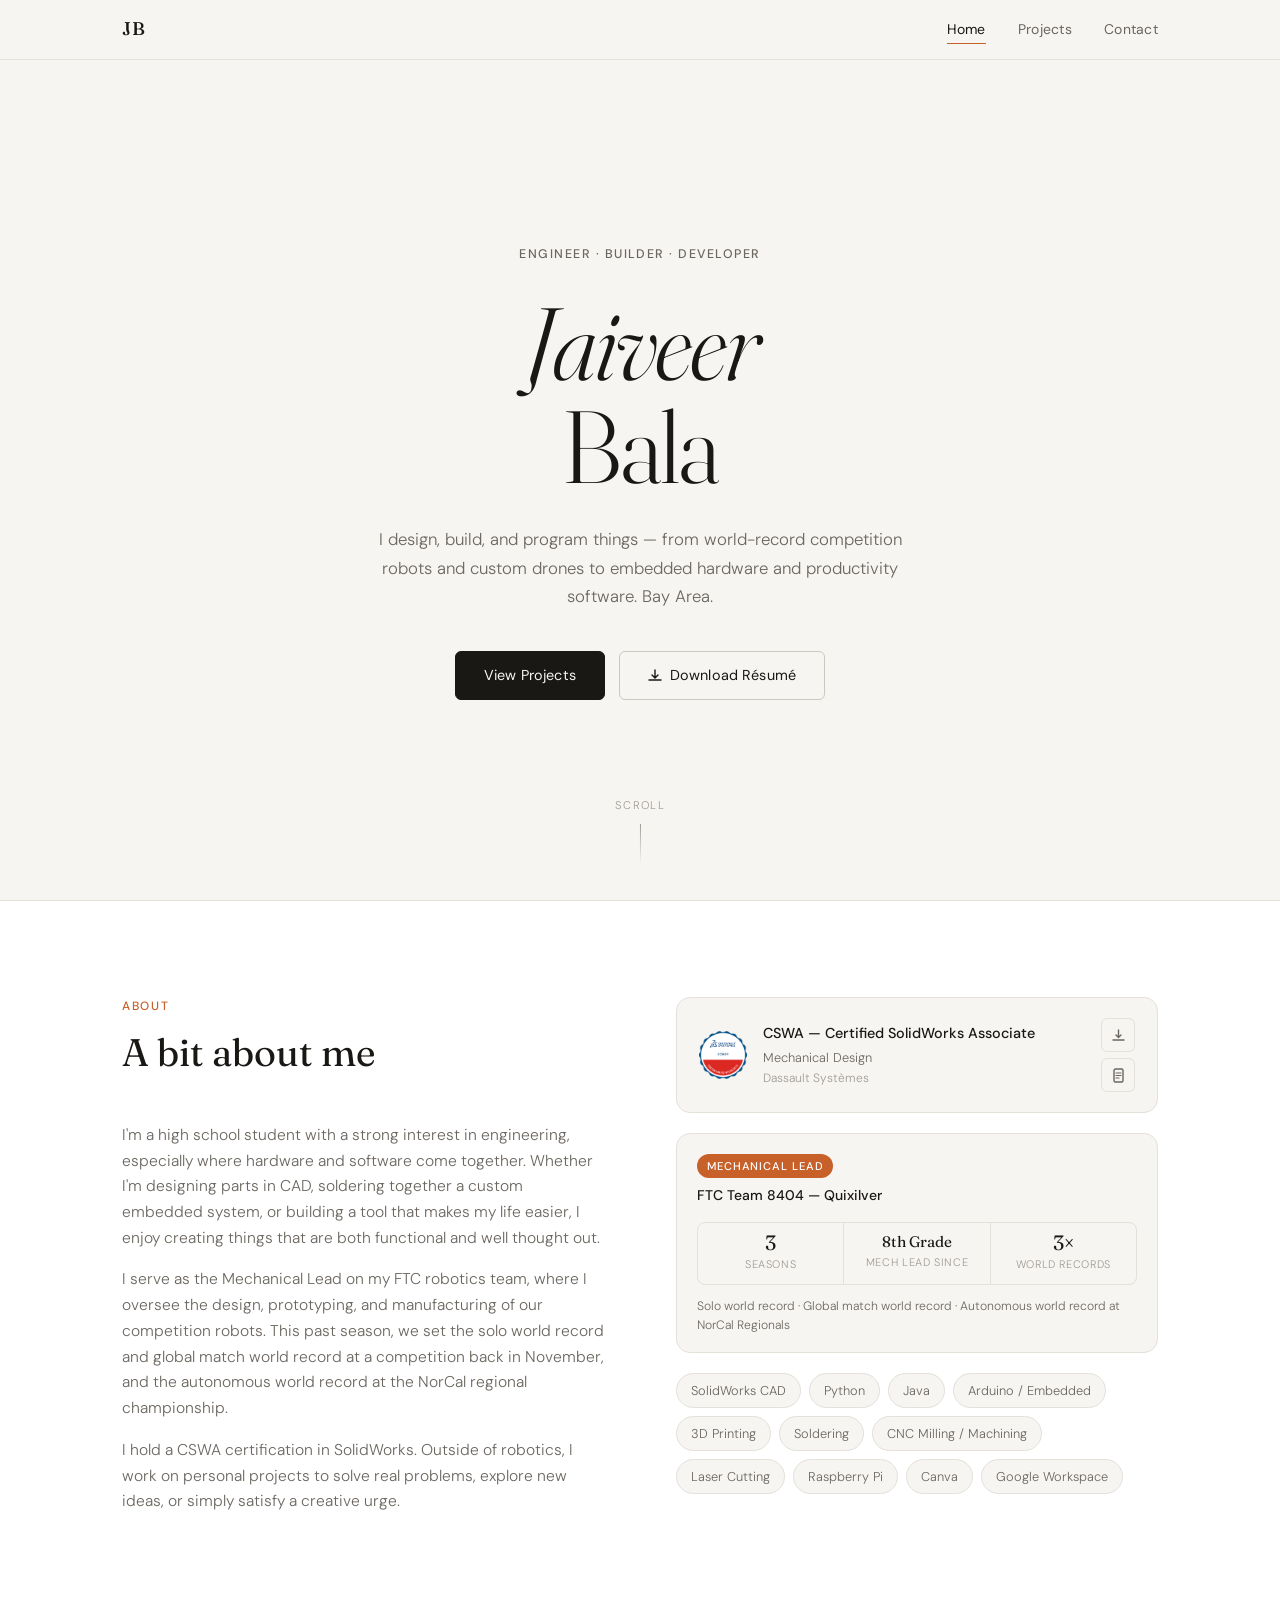
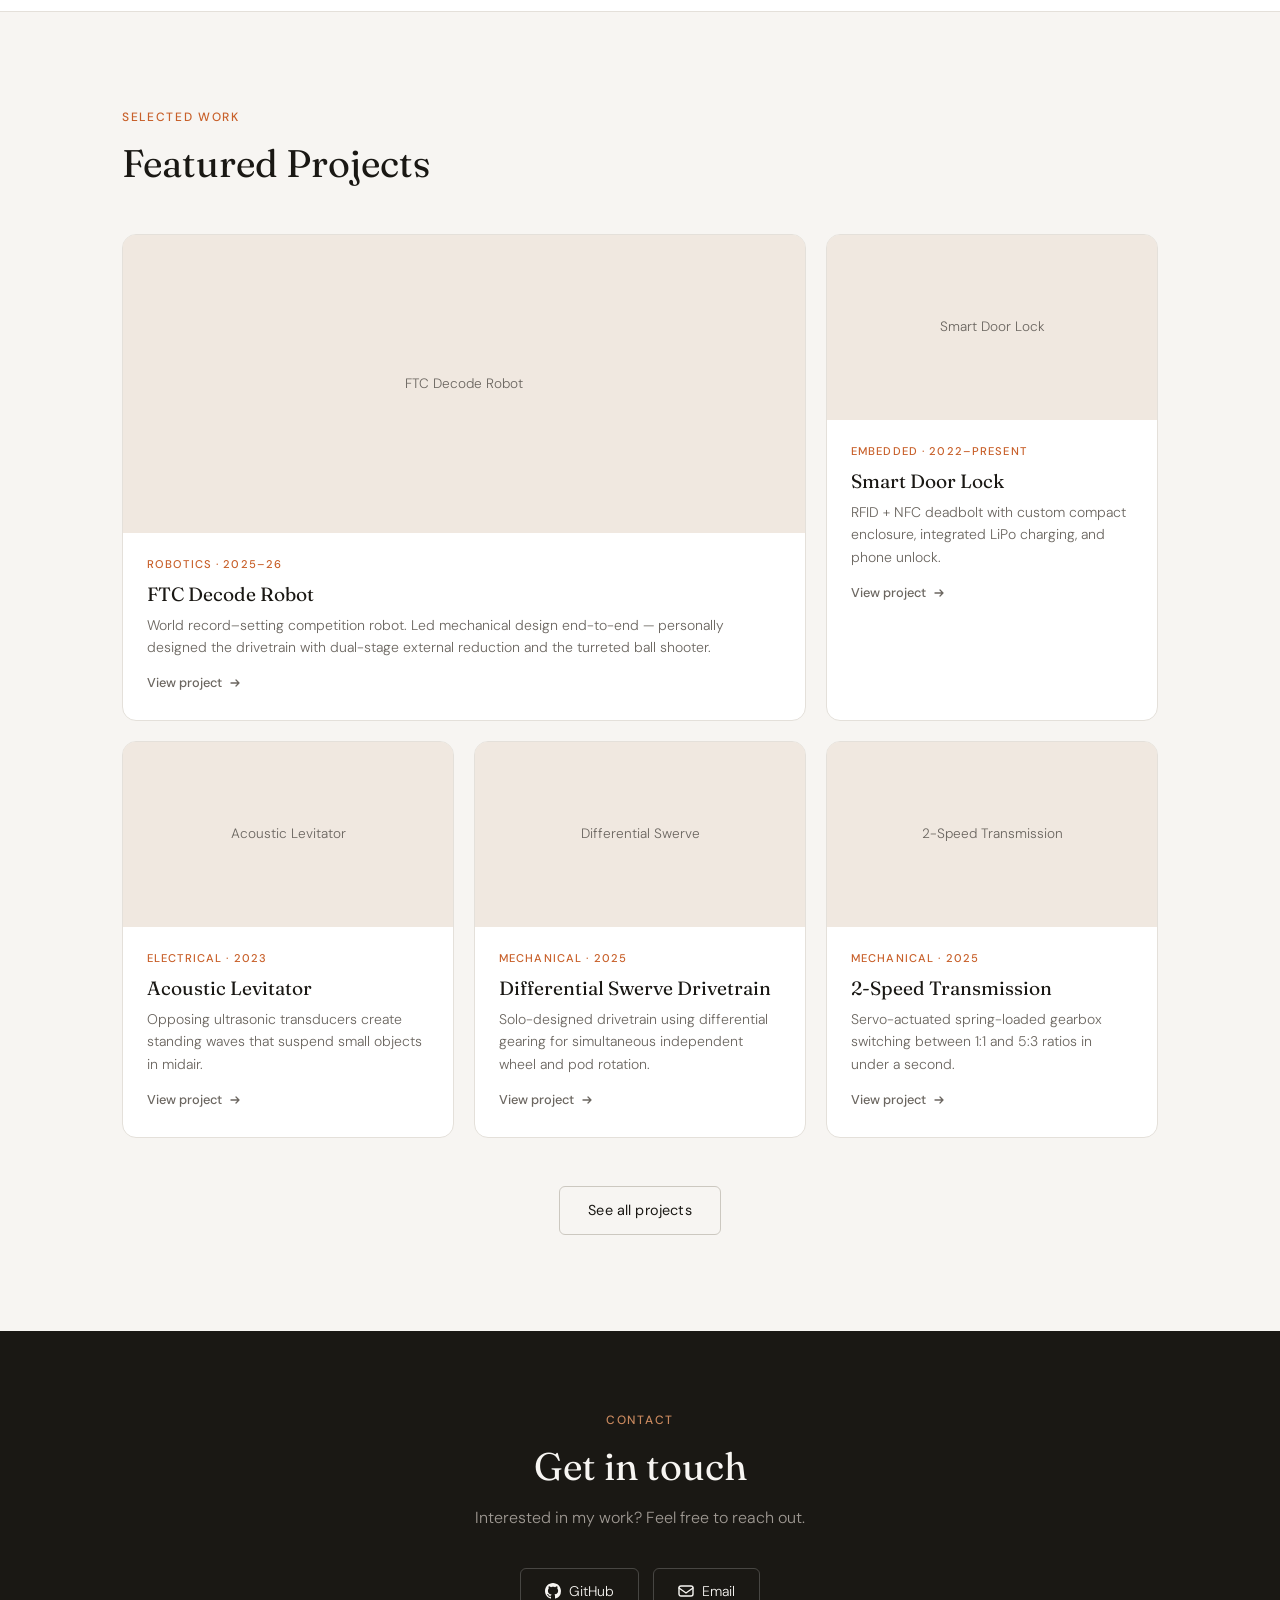
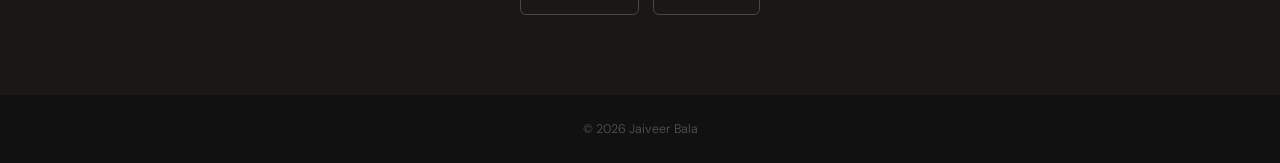
==== commit b1183073: "Added feedback v2" ====
--- a/index.html
+++ b/index.html
@@ -91,8 +91,8 @@
                 <div class="team-stat-label">Seasons</div>
               </div>
               <div class="team-stat">
-                <div class="team-stat-num">8th</div>
-                <div class="team-stat-label">Lead Since</div>
+                <div class="team-stat-num" style="font-size:.95rem;line-height:1.2;">8th Grade</div>
+                <div class="team-stat-label">Mech Lead Since</div>
               </div>
               <div class="team-stat">
                 <div class="team-stat-num">3×</div>
--- a/css/style.css
+++ b/css/style.css
@@ -267,14 +267,16 @@
   align-items: center; justify-content: center;
   padding: 24px;
   cursor: zoom-out;
+  gap: 16px;
 }
 .lightbox-overlay.open { display: flex; }
 .lightbox-inner {
   position: relative;
   max-width: 90vw; max-height: 88vh;
+  flex-shrink: 1;
 }
 .lightbox-inner img, .lightbox-inner video {
-  max-width: 90vw; max-height: 88vh;
+  max-width: 80vw; max-height: 85vh;
   border-radius: var(--radius);
   display: block;
 }
@@ -285,9 +287,40 @@
   opacity: .7; transition: opacity .15s;
 }
 .lightbox-close:hover { opacity: 1; }
+.lightbox-nav {
+  background: rgba(255,255,255,.12);
+  border: 1px solid rgba(255,255,255,.2);
+  color: #fff; font-size: 2.5rem; line-height: 1;
+  width: 48px; height: 48px;
+  border-radius: 50%;
+  cursor: pointer;
+  display: flex; align-items: center; justify-content: center;
+  flex-shrink: 0;
+  transition: background .18s, opacity .18s;
+  padding: 0;
+}
+.lightbox-nav:hover { background: rgba(255,255,255,.22); }
 .lightbox-caption {
-  position: absolute; bottom: -32px; left: 0; right: 0;
-  text-align: center; font-size: .78rem; color: rgba(255,255,255,.6);
+  position: absolute; bottom: -28px; left: 0; right: 0;
+  text-align: center; font-size: .75rem; color: rgba(255,255,255,.5);
+}
+/* Video thumbnail in gallery - show first-frame via Google thumbnail */
+.modal-media-grid-item.is-video {
+  display: flex; flex-direction: column;
+  align-items: center; justify-content: center;
+  background: #111; position: relative;
+}
+.modal-media-grid-item.is-video .vid-thumb {
+  width: 100%; height: 100%; object-fit: cover; position: absolute; inset: 0;
+}
+.modal-media-grid-item.is-video .vid-play-icon {
+  position: absolute; font-size: 1.8rem; color: rgba(255,255,255,.9);
+  text-shadow: 0 2px 8px rgba(0,0,0,.6); pointer-events: none; z-index: 1;
+}
+.modal-media-grid-item.is-video .vid-label {
+  position: absolute; bottom: 5px; left: 0; right: 0;
+  text-align: center; font-size: .65rem; color: rgba(255,255,255,.7);
+  z-index: 1; pointer-events: none;
 }
 
 /* ── Featured Projects (home page) ────────────────────────────────── */
